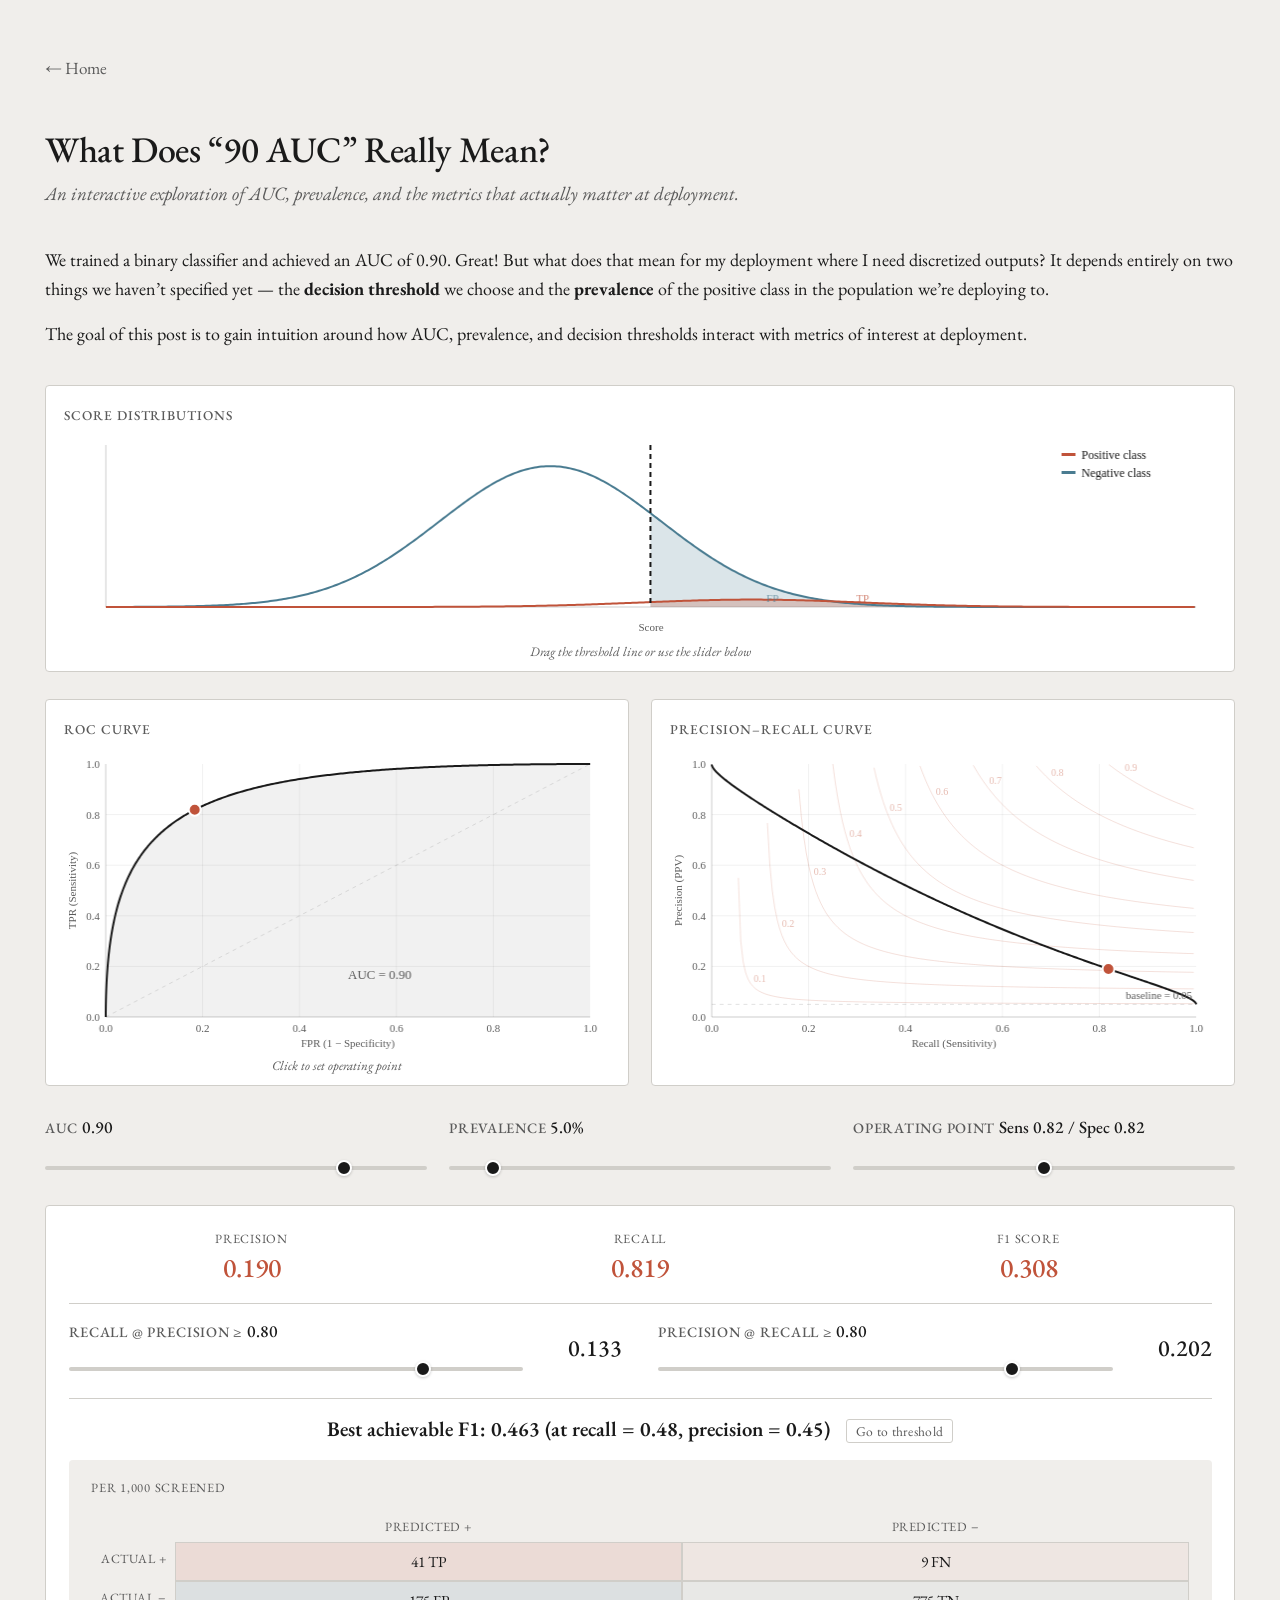
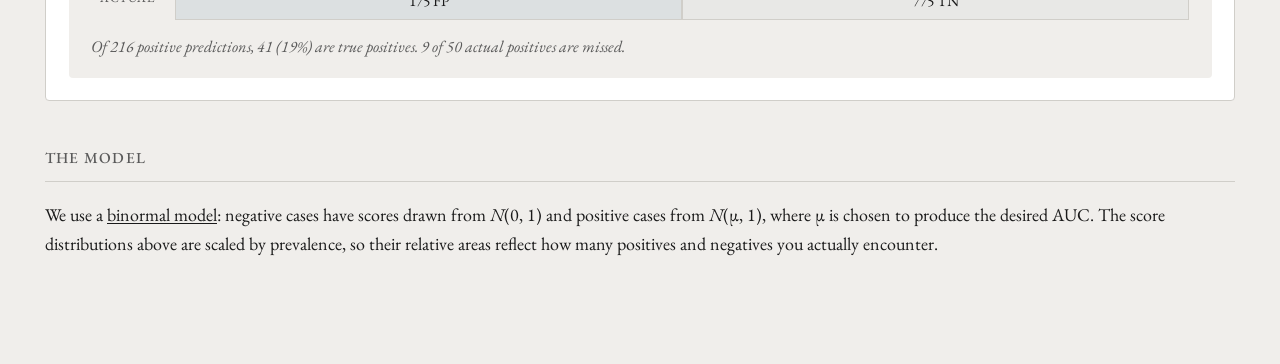
==== auc/index.html @ bf70af5a "upload auc post" ====
<!DOCTYPE html>
<html lang="en">
<head>
  <meta charset="UTF-8">
  <meta name="viewport" content="width=device-width, initial-scale=1.0">
  <title>What Does "90 AUC" Really Mean? — Michael Nercessian</title>
  <meta name="description" content="An interactive exploration of AUC, prevalence, precision, recall, and F1 — and why a single number never tells the whole story.">
  <link rel="icon" href="../favicon.svg" type="image/svg+xml">
  <link rel="preconnect" href="https://fonts.googleapis.com">
  <link rel="preconnect" href="https://fonts.gstatic.com" crossorigin>
  <link href="https://fonts.googleapis.com/css2?family=EB+Garamond:ital,wght@0,400;0,500;0,600;1,400;1,500&display=swap" rel="stylesheet">
  <style>
    :root {
      --bg: #f0eeeb;
      --text: #1a1a1a;
      --text-secondary: #5a5a5a;
      --link: #1a1a1a;
      --link-hover: #5a5a5a;
      --rule: #d0cec9;
      --pos-color: #c0533a;
      --neg-color: #4a7c91;
      --pos-light: rgba(192, 83, 58, 0.25);
      --neg-light: rgba(74, 124, 145, 0.25);
      --chart-bg: #ffffff;
    }
    * { margin: 0; padding: 0; box-sizing: border-box; }
    html { font-size: 18px; }
    body {
      font-family: 'EB Garamond', Georgia, serif;
      background: var(--bg);
      color: var(--text);
      line-height: 1.65;
      -webkit-font-smoothing: antialiased;
    }
    main {
      max-width: 1400px;
      margin: 0 auto;
      padding: 3rem 2.5rem 5rem;
    }
    nav { margin-bottom: 2.5rem; font-size: 0.95rem; }
    nav a { color: var(--text-secondary); text-decoration: none; }
    nav a:hover { color: var(--text); }
    h1 {
      font-size: 2rem;
      font-weight: 500;
      letter-spacing: -0.01em;
      line-height: 1.25;
      margin-bottom: 0.3rem;
    }
    .subtitle {
      color: var(--text-secondary);
      font-size: 1.05rem;
      font-style: italic;
      margin-bottom: 2rem;
    }
    article h2 {
      font-size: 0.85rem;
      font-weight: 500;
      text-transform: uppercase;
      letter-spacing: 0.08em;
      color: var(--text-secondary);
      margin-top: 2.5rem;
      margin-bottom: 1rem;
      padding-bottom: 0.5rem;
      border-bottom: 1px solid var(--rule);
    }
    article p { margin-bottom: 0.85rem; }
    a {
      color: var(--link);
      text-decoration-thickness: 1px;
      text-underline-offset: 2px;
      transition: color 0.15s ease;
    }
    a:hover { color: var(--link-hover); }

    /* Interactive section */
    .interactive-section {
      margin: 2rem 0;
    }
    .chart-wrapper {
      margin-bottom: 1.5rem;
    }
    .chart-row {
      display: grid;
      grid-template-columns: 1fr 1fr;
      gap: 1.25rem;
      margin-bottom: 1.5rem;
    }
    .chart-box {
      background: var(--chart-bg);
      border: 1px solid var(--rule);
      border-radius: 4px;
      padding: 1rem 1rem 0.5rem;
      overflow: hidden;
      min-width: 0;
    }
    .chart-box h3 {
      font-size: 0.75rem;
      font-weight: 500;
      text-transform: uppercase;
      letter-spacing: 0.07em;
      color: var(--text-secondary);
      margin-bottom: 0.5rem;
    }
    .chart-box canvas {
      display: block;
      max-width: 100%;
      cursor: crosshair;
    }
    .chart-box .chart-note {
      font-size: 0.72rem;
      color: var(--text-secondary);
      text-align: center;
      margin-top: 0.3rem;
      font-style: italic;
    }
    .chart-box.full-width {
      grid-column: 1 / -1;
    }

    /* Controls */
    .controls {
      display: grid;
      grid-template-columns: 1fr 1fr 1fr;
      gap: 1.25rem;
      margin-bottom: 1.5rem;
    }
    .slider-group label {
      display: block;
      font-size: 0.8rem;
      font-weight: 500;
      color: var(--text-secondary);
      text-transform: uppercase;
      letter-spacing: 0.05em;
      margin-bottom: 0.4rem;
    }
    .slider-group label span {
      color: var(--text);
      font-size: 0.95rem;
      text-transform: none;
      letter-spacing: 0;
      font-variant-numeric: tabular-nums;
    }
    input[type="range"] {
      -webkit-appearance: none;
      appearance: none;
      width: 100%;
      height: 4px;
      background: var(--rule);
      border-radius: 2px;
      outline: none;
    }
    input[type="range"]::-webkit-slider-thumb {
      -webkit-appearance: none;
      appearance: none;
      width: 16px;
      height: 16px;
      border-radius: 50%;
      background: var(--text);
      cursor: pointer;
      border: 2px solid var(--chart-bg);
      box-shadow: 0 1px 3px rgba(0,0,0,0.2);
    }
    input[type="range"]::-moz-range-thumb {
      width: 16px;
      height: 16px;
      border-radius: 50%;
      background: var(--text);
      cursor: pointer;
      border: 2px solid var(--chart-bg);
      box-shadow: 0 1px 3px rgba(0,0,0,0.2);
    }

    /* Metrics panel */
    .metrics-panel {
      background: var(--chart-bg);
      border: 1px solid var(--rule);
      border-radius: 4px;
      padding: 1.25rem;
      margin-bottom: 1.5rem;
    }
    .metrics-grid {
      display: grid;
      grid-template-columns: repeat(3, 1fr);
      gap: 0.75rem 1.25rem;
      margin-bottom: 0;
      padding-bottom: 1rem;
    }
    .metric {
      text-align: center;
    }
    .metric .metric-label {
      font-size: 0.7rem;
      text-transform: uppercase;
      letter-spacing: 0.06em;
      color: var(--text-secondary);
    }
    .metric .metric-value {
      font-size: 1.5rem;
      font-weight: 500;
      font-variant-numeric: tabular-nums;
      line-height: 1.3;
    }
    .metric .metric-value.highlight {
      color: var(--pos-color);
    }
    .at-metrics {
      display: grid;
      grid-template-columns: 1fr 1fr;
      gap: 0.75rem 2rem;
      padding: 0.75rem 0;
      border-top: 1px solid var(--rule);
      margin-bottom: 0.25rem;
    }
    .at-metric-row {
      display: flex;
      align-items: center;
      gap: 1rem;
    }
    .at-metric-row .at-slider { flex: 1; }
    .at-metric-row .at-slider label {
      margin-bottom: 0.25rem;
    }
    .at-metric-row .metric {
      min-width: 4.5rem;
      text-align: right;
    }
    .at-metric-row .metric .metric-value {
      font-size: 1.3rem;
    }
    .f1-range {
      display: flex;
      align-items: baseline;
      justify-content: center;
      gap: 0.5rem;
      flex-wrap: wrap;
      font-size: 1.05rem;
      color: var(--text-secondary);
      padding-top: 0.75rem;
      border-top: 1px solid var(--rule);
      margin-bottom: 0.75rem;
    }
    .f1-range .f1-text { white-space: nowrap; }
    .f1-range span { color: var(--text); font-weight: 600; font-size: 1.15rem; }
    .f1-range .go-btn {
      display: inline-block;
      margin-left: 0.4rem;
      padding: 0.1rem 0.5rem;
      font-family: inherit;
      font-size: 0.75rem;
      letter-spacing: 0.02em;
      color: var(--text-secondary);
      background: transparent;
      border: 1px solid var(--rule);
      border-radius: 3px;
      cursor: pointer;
      vertical-align: middle;
      transition: all 0.15s ease;
    }
    .f1-range .go-btn:hover { color: var(--text); border-color: var(--text-secondary); }

    /* Confusion matrix / natural language */
    .summary-box {
      background: var(--bg);
      border-radius: 4px;
      padding: 1rem 1.25rem;
      font-size: 0.9rem;
      line-height: 1.6;
    }
    .summary-box .summary-title {
      font-size: 0.7rem;
      text-transform: uppercase;
      letter-spacing: 0.06em;
      color: var(--text-secondary);
      margin-bottom: 0.4rem;
    }
    .summary-box .cm-grid {
      display: grid;
      grid-template-columns: auto 1fr 1fr;
      gap: 0;
      margin: 0.75rem 0;
      font-size: 0.85rem;
      font-variant-numeric: tabular-nums;
    }
    .cm-grid .cm-cell {
      padding: 0.35rem 0.75rem;
      text-align: center;
      border: 1px solid var(--rule);
    }
    .cm-grid .cm-header {
      font-size: 0.7rem;
      text-transform: uppercase;
      letter-spacing: 0.04em;
      color: var(--text-secondary);
      padding: 0.3rem 0.5rem;
      background: transparent;
      border: none;
      text-align: center;
    }
    .cm-grid .cm-row-header {
      font-size: 0.7rem;
      text-transform: uppercase;
      letter-spacing: 0.04em;
      color: var(--text-secondary);
      padding: 0.35rem 0.5rem;
      background: transparent;
      border: none;
      text-align: right;
    }
    .cm-cell.tp { background: rgba(192, 83, 58, 0.12); }
    .cm-cell.fn { background: rgba(192, 83, 58, 0.05); }
    .cm-cell.fp { background: rgba(74, 124, 145, 0.12); }
    .cm-cell.tn { background: rgba(74, 124, 145, 0.05); }
    .summary-punchline {
      margin-top: 0.5rem;
      font-style: italic;
      color: var(--text-secondary);
    }

    footer {
      margin-top: 3rem;
    }
    footer hr {
      border: none;
      border-top: 1px solid var(--rule);
      margin-bottom: 1rem;
    }
    footer .links {
      color: var(--text-secondary);
      font-size: 0.95rem;
    }
    .sep {
      color: var(--text-secondary);
      margin: 0 0.35rem;
    }

    @media (max-width: 700px) {
      html { font-size: 16px; }
      main { padding: 2.5rem 1.25rem 4rem; }
      .chart-row { grid-template-columns: 1fr; }
      .controls { grid-template-columns: 1fr; gap: 1rem; }
      .metrics-grid { grid-template-columns: repeat(2, 1fr); }
      .at-metrics { grid-template-columns: 1fr; }
    }
  </style>
</head>
<body>
  <main>
    <nav><a href="../index.html">← Home</a></nav>

    <article>
      <h1>What Does &ldquo;90 AUC&rdquo; Really Mean?</h1>
      <p class="subtitle">An interactive exploration of AUC, prevalence, and the metrics that actually matter at deployment.</p>

      <p>
        We trained a binary classifier and achieved an AUC of 0.90. Great! But what does that mean for my deployment where I need discretized outputs? It depends entirely on two things we haven&rsquo;t specified yet &mdash; the <strong>decision threshold</strong> we choose and the <strong>prevalence</strong> of the positive class in the population we&rsquo;re deploying to.
      </p>
      <p>
        The goal of this post is to gain intuition around how AUC, prevalence, and decision thresholds interact with metrics of interest at deployment.
      </p>

      <div class="interactive-section">
        <div class="chart-row">
          <div class="chart-box full-width">
            <h3>Score Distributions</h3>
            <canvas id="dist-canvas" data-height="200"></canvas>
            <div class="chart-note">Drag the threshold line or use the slider below</div>
          </div>
        </div>
        <div class="chart-row">
          <div class="chart-box">
            <h3>ROC Curve</h3>
            <canvas id="roc-canvas" data-height="300"></canvas>
            <div class="chart-note">Click to set operating point</div>
          </div>
          <div class="chart-box">
            <h3>Precision–Recall Curve</h3>
            <canvas id="prc-canvas" data-height="300"></canvas>
          </div>
        </div>

        <div class="controls">
          <div class="slider-group">
            <label>AUC <span id="auc-val">0.90</span></label>
            <input type="range" id="auc-slider" min="55" max="99" value="90" step="1">
          </div>
          <div class="slider-group">
            <label>Prevalence <span id="prev-val">5.0%</span></label>
            <input type="range" id="prev-slider" min="1" max="500" value="50" step="1">
          </div>
          <div class="slider-group">
            <label>Operating Point <span id="thresh-val"></span></label>
            <input type="range" id="thresh-slider" min="0" max="999" value="500" step="1">
          </div>
        </div>

        <div class="metrics-panel">
          <div class="metrics-grid">
            <div class="metric">
              <div class="metric-label">Precision</div>
              <div class="metric-value highlight" id="m-prec">—</div>
            </div>
            <div class="metric">
              <div class="metric-label">Recall</div>
              <div class="metric-value highlight" id="m-sens">—</div>
            </div>
            <div class="metric">
              <div class="metric-label">F1 Score</div>
              <div class="metric-value highlight" id="m-f1">—</div>
            </div>
          </div>
          <div class="at-metrics">
            <div class="at-metric-row">
              <div class="slider-group at-slider">
                <label>Recall @ Precision &ge; <span id="rap-threshold-val">0.80</span></label>
                <input type="range" id="rap-slider" min="5" max="100" value="80" step="5">
              </div>
              <div class="metric">
                <div class="metric-value" id="m-rap">—</div>
              </div>
            </div>
            <div class="at-metric-row">
              <div class="slider-group at-slider">
                <label>Precision @ Recall &ge; <span id="par-threshold-val">0.80</span></label>
                <input type="range" id="par-slider" min="5" max="100" value="80" step="5">
              </div>
              <div class="metric">
                <div class="metric-value" id="m-par">—</div>
              </div>
            </div>
          </div>
          <div class="f1-range" id="f1-range"></div>
          <div class="summary-box">
            <div class="summary-title">Per 1,000 Screened</div>
            <div class="cm-grid">
              <div class="cm-header"></div>
              <div class="cm-header">Predicted +</div>
              <div class="cm-header">Predicted −</div>
              <div class="cm-row-header">Actual +</div>
              <div class="cm-cell tp" id="cm-tp">—</div>
              <div class="cm-cell fn" id="cm-fn">—</div>
              <div class="cm-row-header">Actual −</div>
              <div class="cm-cell fp" id="cm-fp">—</div>
              <div class="cm-cell tn" id="cm-tn">—</div>
            </div>
            <div class="summary-punchline" id="summary-text"></div>
          </div>
        </div>
      </div>

      <h2>The Model</h2>
      <p>
        We use a <a href="https://en.wikipedia.org/wiki/Binormal_model" target="_blank" rel="noopener noreferrer">binormal model</a>: negative cases have scores drawn from <var>N</var>(0, 1) and positive cases from <var>N</var>(&mu;, 1), where &mu; is chosen to produce the desired AUC. The score distributions above are scaled by prevalence, so their relative areas reflect how many positives and negatives you actually encounter.
      </p>

    </article>
  </main>

<script>
(function() {
  'use strict';

  // ── State ──────────────────────────────────────────────
  const N = 1000;
  const state = { auc: 0.90, prevalence: 0.05, idx: 500 };
  let curveData = [];

  // ── Math utilities ─────────────────────────────────────
  function normalCDF(x) {
    const a1 = 0.254829592, a2 = -0.284496736, a3 = 1.421413741;
    const a4 = -1.453152027, a5 = 1.061405429, p = 0.3275911;
    const sign = x < 0 ? -1 : 1;
    const ax = Math.abs(x) / Math.SQRT2;
    const t = 1.0 / (1.0 + p * ax);
    const y = 1 - (((((a5 * t + a4) * t) + a3) * t + a2) * t + a1) * t * Math.exp(-ax * ax);
    return 0.5 * (1.0 + sign * y);
  }

  function normalPDF(x) {
    return Math.exp(-0.5 * x * x) / Math.sqrt(2 * Math.PI);
  }

  function normalInvCDF(p) {
    if (p <= 0) return -Infinity;
    if (p >= 1) return Infinity;
    const a = [-3.969683028665376e+01,2.209460984245205e+02,-2.759285104469687e+02,
               1.383577518672690e+02,-3.066479806614716e+01,2.506628277459239e+00];
    const b = [-5.447609879822406e+01,1.615858368580409e+02,-1.556989798598866e+02,
               6.680131188771972e+01,-1.328068155288572e+01];
    const c = [-7.784894002430293e-03,-3.223964580411365e-01,-2.400758277161838e+00,
               -2.549732539343734e+00,4.374664141464968e+00,2.938163982698783e+00];
    const d = [7.784695709041462e-03,3.224671290700398e-01,2.445134137142996e+00,3.754408661907416e+00];
    const pLow = 0.02425, pHigh = 1 - pLow;
    let q, r;
    if (p < pLow) {
      q = Math.sqrt(-2 * Math.log(p));
      return (((((c[0]*q+c[1])*q+c[2])*q+c[3])*q+c[4])*q+c[5]) / ((((d[0]*q+d[1])*q+d[2])*q+d[3])*q+1);
    } else if (p <= pHigh) {
      q = p - 0.5; r = q * q;
      return (((((a[0]*r+a[1])*r+a[2])*r+a[3])*r+a[4])*r+a[5])*q / (((((b[0]*r+b[1])*r+b[2])*r+b[3])*r+b[4])*r+1);
    } else {
      q = Math.sqrt(-2 * Math.log(1 - p));
      return -(((((c[0]*q+c[1])*q+c[2])*q+c[3])*q+c[4])*q+c[5]) / ((((d[0]*q+d[1])*q+d[2])*q+d[3])*q+1);
    }
  }

  function aucToMu(auc) {
    return Math.SQRT2 * normalInvCDF(auc);
  }

  // ── Curve generation ───────────────────────────────────
  function generateCurve() {
    const mu = aucToMu(state.auc);
    const tMin = -4, tMax = mu + 4;
    curveData = [];
    for (let i = 0; i < N; i++) {
      const t = tMax - (i / (N - 1)) * (tMax - tMin);
      const fpr = 1 - normalCDF(t);
      const tpr = 1 - normalCDF(t - mu);
      curveData.push({ t, fpr, tpr });
    }
  }

  // ── Metric computation ─────────────────────────────────
  function getMetrics(idx, prev) {
    const pt = curveData[idx];
    const tpr = pt.tpr, fpr = pt.fpr;
    const spec = 1 - fpr;
    const precNum = tpr * prev;
    const precDen = precNum + fpr * (1 - prev);
    const prec = precDen > 0 ? precNum / precDen : 1;
    const f1 = (prec + tpr) > 0 ? 2 * prec * tpr / (prec + tpr) : 0;
    const npvNum = spec * (1 - prev);
    const npvDen = npvNum + (1 - tpr) * prev;
    const npv = npvDen > 0 ? npvNum / npvDen : 1;
    const acc = tpr * prev + spec * (1 - prev);
    return { tpr, fpr, spec, prec, f1, npv, acc };
  }

  function findBestF1(prev) {
    let bestF1 = 0, bestIdx = 0;
    for (let i = 0; i < N; i++) {
      const m = getMetrics(i, prev);
      if (m.f1 > bestF1) { bestF1 = m.f1; bestIdx = i; }
    }
    return { f1: bestF1, idx: bestIdx };
  }

  // ── Canvas setup ───────────────────────────────────────
  function initCanvas(canvas) {
    const dpr = window.devicePixelRatio || 1;
    canvas.style.width = '0';
    const w = canvas.parentElement.clientWidth - 32;
    const h = parseInt(canvas.dataset.height) || 300;
    canvas.style.width = w + 'px';
    canvas.style.height = h + 'px';
    canvas.width = w * dpr;
    canvas.height = h * dpr;
    const ctx = canvas.getContext('2d');
    ctx.scale(dpr, dpr);
    return { ctx, w, h };
  }

  const pad = { top: 15, right: 20, bottom: 32, left: 42 };

  function plotX(val, w) { return pad.left + val * (w - pad.left - pad.right); }
  function plotY(val, h) { return pad.top + (1 - val) * (h - pad.top - pad.bottom); }
  function invPlotX(px, w) { return (px - pad.left) / (w - pad.left - pad.right); }
  function invPlotY(py, h) { return 1 - (py - pad.top) / (h - pad.top - pad.bottom); }

  function drawGrid(ctx, w, h, xLabel, yLabel) {
    const pw = w - pad.left - pad.right;
    const ph = h - pad.top - pad.bottom;
    ctx.strokeStyle = 'rgba(0,0,0,0.06)';
    ctx.lineWidth = 1;
    for (let v = 0.2; v <= 0.81; v += 0.2) {
      ctx.beginPath();
      ctx.moveTo(plotX(v, w), pad.top);
      ctx.lineTo(plotX(v, w), h - pad.bottom);
      ctx.stroke();
      ctx.beginPath();
      ctx.moveTo(pad.left, plotY(v, h));
      ctx.lineTo(w - pad.right, plotY(v, h));
      ctx.stroke();
    }
    // Axes
    ctx.strokeStyle = 'rgba(0,0,0,0.2)';
    ctx.lineWidth = 1;
    ctx.beginPath();
    ctx.moveTo(pad.left, pad.top);
    ctx.lineTo(pad.left, h - pad.bottom);
    ctx.lineTo(w - pad.right, h - pad.bottom);
    ctx.stroke();
    // Labels
    ctx.fillStyle = '#5a5a5a';
    ctx.font = '11px "EB Garamond", Georgia, serif';
    ctx.textAlign = 'center';
    for (let v = 0; v <= 1.01; v += 0.2) {
      ctx.fillText(v.toFixed(1), plotX(v, w), h - pad.bottom + 15);
    }
    ctx.textAlign = 'right';
    for (let v = 0; v <= 1.01; v += 0.2) {
      ctx.fillText(v.toFixed(1), pad.left - 6, plotY(v, h) + 4);
    }
    ctx.textAlign = 'center';
    ctx.fillText(xLabel, pad.left + pw / 2, h - 2);
    ctx.save();
    ctx.translate(12, pad.top + ph / 2);
    ctx.rotate(-Math.PI / 2);
    ctx.fillText(yLabel, 0, 0);
    ctx.restore();
  }

  // ── Draw score distributions ───────────────────────────
  function drawDistributions() {
    const canvas = document.getElementById('dist-canvas');
    const { ctx, w, h } = initCanvas(canvas);
    ctx.clearRect(0, 0, w, h);

    const mu = aucToMu(state.auc);
    const prev = state.prevalence;
    const threshold = curveData[state.idx].t;

    const xMin = -4, xMax = mu + 4;
    const dPad = { top: 10, right: 20, bottom: 28, left: 42 };
    const pw = w - dPad.left - dPad.right;
    const ph = h - dPad.top - dPad.bottom;

    function toX(v) { return dPad.left + (v - xMin) / (xMax - xMin) * pw; }
    function toY(v) { return dPad.top + ph - v / yMax * ph; }
    function fromX(px) { return xMin + (px - dPad.left) / pw * (xMax - xMin); }

    // Compute max y for scaling
    let yMax = 0;
    for (let x = xMin; x <= xMax; x += 0.01) {
      const yNeg = normalPDF(x) * (1 - prev);
      const yPos = normalPDF(x - mu) * prev;
      yMax = Math.max(yMax, yNeg, yPos);
    }
    yMax *= 1.15;

    // Axes
    ctx.strokeStyle = 'rgba(0,0,0,0.2)';
    ctx.lineWidth = 1;
    ctx.beginPath();
    ctx.moveTo(dPad.left, dPad.top);
    ctx.lineTo(dPad.left, h - dPad.bottom);
    ctx.lineTo(w - dPad.right, h - dPad.bottom);
    ctx.stroke();

    ctx.fillStyle = '#5a5a5a';
    ctx.font = '11px "EB Garamond", Georgia, serif';
    ctx.textAlign = 'center';
    ctx.fillText('Score', dPad.left + pw / 2, h - 4);

    const step = 0.02;

    // FP fill (negative dist, above threshold)
    ctx.fillStyle = 'rgba(74, 124, 145, 0.2)';
    ctx.beginPath();
    ctx.moveTo(toX(Math.max(threshold, xMin)), toY(0));
    for (let x = Math.max(threshold, xMin); x <= xMax; x += step) {
      ctx.lineTo(toX(x), toY(normalPDF(x) * (1 - prev)));
    }
    ctx.lineTo(toX(xMax), toY(0));
    ctx.closePath();
    ctx.fill();

    // TP fill (positive dist, above threshold)
    ctx.fillStyle = 'rgba(192, 83, 58, 0.25)';
    ctx.beginPath();
    ctx.moveTo(toX(Math.max(threshold, xMin)), toY(0));
    for (let x = Math.max(threshold, xMin); x <= xMax; x += step) {
      ctx.lineTo(toX(x), toY(normalPDF(x - mu) * prev));
    }
    ctx.lineTo(toX(xMax), toY(0));
    ctx.closePath();
    ctx.fill();

    // Negative dist curve
    ctx.strokeStyle = '#4a7c91';
    ctx.lineWidth = 2;
    ctx.beginPath();
    for (let x = xMin; x <= xMax; x += step) {
      const px = toX(x), py = toY(normalPDF(x) * (1 - prev));
      x === xMin ? ctx.moveTo(px, py) : ctx.lineTo(px, py);
    }
    ctx.stroke();

    // Positive dist curve
    ctx.strokeStyle = '#c0533a';
    ctx.lineWidth = 2;
    ctx.beginPath();
    for (let x = xMin; x <= xMax; x += step) {
      const px = toX(x), py = toY(normalPDF(x - mu) * prev);
      x === xMin ? ctx.moveTo(px, py) : ctx.lineTo(px, py);
    }
    ctx.stroke();

    // Threshold line
    const tx = toX(threshold);
    ctx.strokeStyle = '#1a1a1a';
    ctx.lineWidth = 2;
    ctx.setLineDash([5, 4]);
    ctx.beginPath();
    ctx.moveTo(tx, dPad.top);
    ctx.lineTo(tx, h - dPad.bottom);
    ctx.stroke();
    ctx.setLineDash([]);

    // Legend
    ctx.font = '12px "EB Garamond", Georgia, serif';
    ctx.textAlign = 'left';
    const lx = w - dPad.right - 135, ly = dPad.top + 14;
    ctx.fillStyle = '#c0533a';
    ctx.fillRect(lx, ly - 6, 14, 3);
    ctx.fillStyle = '#1a1a1a';
    ctx.fillText('Positive class', lx + 20, ly);
    ctx.fillStyle = '#4a7c91';
    ctx.fillRect(lx, ly + 12, 14, 3);
    ctx.fillStyle = '#1a1a1a';
    ctx.fillText('Negative class', lx + 20, ly + 18);

    // Region labels
    ctx.font = '11px "EB Garamond", Georgia, serif';
    ctx.textAlign = 'center';
    ctx.fillStyle = 'rgba(192, 83, 58, 0.7)';
    const tpLabelX = toX(Math.min(threshold + (xMax - threshold) * 0.5, mu + 1));
    if (tpLabelX > tx + 15) ctx.fillText('TP', tpLabelX, h - dPad.bottom - 5);
    ctx.fillStyle = 'rgba(74, 124, 145, 0.7)';
    const fpLabelX = toX(Math.min(threshold + (xMax - threshold) * 0.35, 2));
    if (fpLabelX > tx + 15 && Math.abs(fpLabelX - tpLabelX) > 25) ctx.fillText('FP', fpLabelX, h - dPad.bottom - 5);

    // Store for interaction
    canvas._distMeta = { fromX, toX, xMin, xMax, dPad };
  }

  // ── Draw ROC curve ─────────────────────────────────────
  function drawROC() {
    const canvas = document.getElementById('roc-canvas');
    const { ctx, w, h } = initCanvas(canvas);
    ctx.clearRect(0, 0, w, h);

    drawGrid(ctx, w, h, 'FPR (1 − Specificity)', 'TPR (Sensitivity)');

    // Diagonal
    ctx.strokeStyle = 'rgba(0,0,0,0.12)';
    ctx.lineWidth = 1;
    ctx.setLineDash([4, 4]);
    ctx.beginPath();
    ctx.moveTo(plotX(0, w), plotY(0, h));
    ctx.lineTo(plotX(1, w), plotY(1, h));
    ctx.stroke();
    ctx.setLineDash([]);

    // AUC fill
    ctx.fillStyle = 'rgba(26, 26, 26, 0.06)';
    ctx.beginPath();
    ctx.moveTo(plotX(curveData[0].fpr, w), plotY(curveData[0].tpr, h));
    for (let i = 1; i < N; i++) {
      ctx.lineTo(plotX(curveData[i].fpr, w), plotY(curveData[i].tpr, h));
    }
    ctx.lineTo(plotX(1, w), plotY(0, h));
    ctx.lineTo(plotX(0, w), plotY(0, h));
    ctx.closePath();
    ctx.fill();

    // Curve
    ctx.strokeStyle = '#1a1a1a';
    ctx.lineWidth = 2;
    ctx.beginPath();
    ctx.moveTo(plotX(curveData[0].fpr, w), plotY(curveData[0].tpr, h));
    for (let i = 1; i < N; i++) {
      ctx.lineTo(plotX(curveData[i].fpr, w), plotY(curveData[i].tpr, h));
    }
    ctx.stroke();

    // AUC label
    ctx.fillStyle = '#5a5a5a';
    ctx.font = '13px "EB Garamond", Georgia, serif';
    ctx.textAlign = 'left';
    ctx.fillText('AUC = ' + state.auc.toFixed(2), plotX(0.5, w), plotY(0.15, h));

    // Operating point
    const pt = curveData[state.idx];
    ctx.fillStyle = '#c0533a';
    ctx.beginPath();
    ctx.arc(plotX(pt.fpr, w), plotY(pt.tpr, h), 6, 0, Math.PI * 2);
    ctx.fill();
    ctx.strokeStyle = '#fff';
    ctx.lineWidth = 2;
    ctx.stroke();


    canvas._chartMeta = { w, h };
  }

  // ── Draw PRC curve ─────────────────────────────────────
  function drawPRC() {
    const canvas = document.getElementById('prc-canvas');
    const { ctx, w, h } = initCanvas(canvas);
    ctx.clearRect(0, 0, w, h);

    drawGrid(ctx, w, h, 'Recall (Sensitivity)', 'Precision (PPV)');

    const prev = state.prevalence;

    // Baseline (prevalence line)
    ctx.strokeStyle = 'rgba(0,0,0,0.12)';
    ctx.lineWidth = 1;
    ctx.setLineDash([4, 4]);
    ctx.beginPath();
    ctx.moveTo(plotX(0, w), plotY(prev, h));
    ctx.lineTo(plotX(1, w), plotY(prev, h));
    ctx.stroke();
    ctx.setLineDash([]);

    // F1 contour lines
    const f1Vals = [0.1, 0.2, 0.3, 0.4, 0.5, 0.6, 0.7, 0.8, 0.9];
    ctx.lineWidth = 1;
    ctx.font = '10px "EB Garamond", Georgia, serif';
    ctx.textAlign = 'left';
    for (const f1 of f1Vals) {
      ctx.strokeStyle = 'rgba(192, 83, 58, 0.18)';
      ctx.beginPath();
      let contourStarted = false;
      for (let r = 0.01; r <= 1.0; r += 0.005) {
        const p = (f1 * r) / (2 * r - f1);
        if (p < 0 || p > 1) continue;
        const px = plotX(r, w), py = plotY(p, h);
        if (!contourStarted) { ctx.moveTo(px, py); contourStarted = true; }
        else ctx.lineTo(px, py);
      }
      ctx.stroke();
      // Label at the right edge of each contour
      const rAtTop = f1 / (2 - f1); // recall where precision = 1
      const labelR = Math.min(rAtTop + 0.03, 0.95);
      const labelP = (f1 * labelR) / (2 * labelR - f1);
      if (labelP > 0.05 && labelP < 0.98) {
        ctx.fillStyle = 'rgba(192, 83, 58, 0.4)';
        ctx.fillText(f1.toFixed(1), plotX(labelR, w) + 2, plotY(labelP, h) - 3);
      }
    }

    // PRC curve
    let started = false;
    ctx.strokeStyle = '#1a1a1a';
    ctx.lineWidth = 2;
    ctx.beginPath();
    started = false;
    for (let i = N - 1; i >= 0; i--) {
      const m = getMetrics(i, prev);
      if (m.tpr < 0.001 && !started) continue;
      const px = plotX(m.tpr, w), py = plotY(m.prec, h);
      if (!started) { ctx.moveTo(px, py); started = true; }
      else ctx.lineTo(px, py);
    }
    ctx.stroke();

    // Baseline label
    ctx.fillStyle = '#5a5a5a';
    ctx.font = '11px "EB Garamond", Georgia, serif';
    ctx.textAlign = 'right';
    ctx.fillText('baseline = ' + prev.toFixed(2), w - pad.right - 4, plotY(prev, h) - 5);

    // Operating point
    const m = getMetrics(state.idx, prev);
    ctx.fillStyle = '#c0533a';
    ctx.beginPath();
    ctx.arc(plotX(m.tpr, w), plotY(m.prec, h), 6, 0, Math.PI * 2);
    ctx.fill();
    ctx.strokeStyle = '#fff';
    ctx.lineWidth = 2;
    ctx.stroke();

    canvas._chartMeta = { w, h };
  }

  // ── Update metrics display ─────────────────────────────
  function findRecallAtPrecision(precThresh, prev) {
    let bestRecall = 0;
    for (let i = 0; i < N; i++) {
      const m = getMetrics(i, prev);
      if (m.prec >= precThresh && m.tpr > bestRecall) bestRecall = m.tpr;
    }
    return bestRecall;
  }

  function findPrecisionAtRecall(recallThresh, prev) {
    let bestPrec = 0;
    for (let i = 0; i < N; i++) {
      const m = getMetrics(i, prev);
      if (m.tpr >= recallThresh && m.prec > bestPrec) bestPrec = m.prec;
    }
    return bestPrec;
  }

  function updateMetrics() {
    const m = getMetrics(state.idx, state.prevalence);
    document.getElementById('m-sens').textContent = m.tpr.toFixed(3);
    document.getElementById('m-prec').textContent = m.prec.toFixed(3);
    document.getElementById('m-f1').textContent = m.f1.toFixed(3);

    // Recall@Precision and Precision@Recall
    const rapThresh = parseInt(document.getElementById('rap-slider').value) / 100;
    const parThresh = parseInt(document.getElementById('par-slider').value) / 100;
    document.getElementById('rap-threshold-val').textContent = rapThresh.toFixed(2);
    document.getElementById('par-threshold-val').textContent = parThresh.toFixed(2);

    const rap = findRecallAtPrecision(rapThresh, state.prevalence);
    const par = findPrecisionAtRecall(parThresh, state.prevalence);
    document.getElementById('m-rap').textContent = rap > 0 ? rap.toFixed(3) : 'N/A';
    document.getElementById('m-par').textContent = par > 0 ? par.toFixed(3) : 'N/A';

    const best = findBestF1(state.prevalence);
    const bestM = getMetrics(best.idx, state.prevalence);
    const f1El = document.getElementById('f1-range');
    f1El.innerHTML =
      '<span class="f1-text">Best achievable F1: <span>' + best.f1.toFixed(3) + '</span> ' +
      '(at recall = ' + bestM.tpr.toFixed(2) + ', precision = ' + bestM.prec.toFixed(2) + ')</span>' +
      '<button class="go-btn" id="go-best-f1">Go to threshold</button>';
    document.getElementById('go-best-f1').addEventListener('click', function() {
      state.idx = best.idx;
      document.getElementById('thresh-slider').value = best.idx;
      updateAll();
    });

    // Confusion matrix per 1000
    const nPop = 1000;
    const nPos = Math.round(nPop * state.prevalence);
    const nNeg = nPop - nPos;
    const tp = Math.round(nPos * m.tpr);
    const fn = nPos - tp;
    const fp = Math.round(nNeg * m.fpr);
    const tn = nNeg - fp;
    document.getElementById('cm-tp').textContent = tp + ' TP';
    document.getElementById('cm-fn').textContent = fn + ' FN';
    document.getElementById('cm-fp').textContent = fp + ' FP';
    document.getElementById('cm-tn').textContent = tn + ' TN';

    const totalPos = tp + fp;
    let punchline;
    if (totalPos === 0) {
      punchline = 'No positive predictions at this threshold.';
    } else {
      const pctCorrect = Math.round(tp / totalPos * 100);
      punchline = 'Of ' + totalPos + ' positive prediction' + (totalPos > 1 ? 's' : '') +
        ', ' + tp + ' (' + pctCorrect + '%) are true positives. ' +
        fn + ' of ' + nPos + ' actual positive' + (nPos > 1 ? 's' : '') + ' are missed.';
    }
    document.getElementById('summary-text').textContent = punchline;
  }

  // ── Slider labels ──────────────────────────────────────
  function updateLabels() {
    document.getElementById('auc-val').textContent = state.auc.toFixed(2);
    document.getElementById('prev-val').textContent = (state.prevalence * 100).toFixed(1) + '%';
    const m = getMetrics(state.idx, state.prevalence);
    document.getElementById('thresh-val').textContent =
      'Sens ' + m.tpr.toFixed(2) + ' / Spec ' + m.spec.toFixed(2);
  }

  // ── Master update ──────────────────────────────────────
  function updateAll() {
    drawDistributions();
    drawROC();
    drawPRC();
    updateMetrics();
    updateLabels();
  }

  // ── Slider wiring ──────────────────────────────────────
  const aucSlider = document.getElementById('auc-slider');
  const prevSlider = document.getElementById('prev-slider');
  const threshSlider = document.getElementById('thresh-slider');

  aucSlider.addEventListener('input', function() {
    state.auc = parseInt(this.value) / 100;
    generateCurve();
    updateAll();
  });

  prevSlider.addEventListener('input', function() {
    state.prevalence = parseInt(this.value) / 1000;
    updateAll();
  });

  threshSlider.addEventListener('input', function() {
    state.idx = parseInt(this.value);
    updateAll();
  });

  document.getElementById('rap-slider').addEventListener('input', function() {
    updateMetrics();
  });

  document.getElementById('par-slider').addEventListener('input', function() {
    updateMetrics();
  });

  // ── Canvas interactions (click to set operating point) ─
  function setupROCInteraction() {
    const canvas = document.getElementById('roc-canvas');
    let dragging = false;

    function setFromMouse(e) {
      const rect = canvas.getBoundingClientRect();
      const mx = e.clientX - rect.left;
      const my = e.clientY - rect.top;
      const meta = canvas._chartMeta;
      if (!meta) return;
      const fx = invPlotX(mx, meta.w);
      const fy = invPlotY(my, meta.h);
      let bestDist = Infinity, bestIdx = 0;
      for (let i = 0; i < N; i++) {
        const dx = curveData[i].fpr - fx;
        const dy = curveData[i].tpr - fy;
        const d = dx * dx + dy * dy;
        if (d < bestDist) { bestDist = d; bestIdx = i; }
      }
      state.idx = bestIdx;
      threshSlider.value = bestIdx;
      updateAll();
    }

    canvas.addEventListener('mousedown', function(e) { dragging = true; setFromMouse(e); });
    canvas.addEventListener('mousemove', function(e) { if (dragging) setFromMouse(e); });
    window.addEventListener('mouseup', function() { dragging = false; });

  }

  function setupPRCInteraction() {
    const canvas = document.getElementById('prc-canvas');
    let dragging = false;

    function setFromMouse(e) {
      const rect = canvas.getBoundingClientRect();
      const mx = e.clientX - rect.left;
      const meta = canvas._chartMeta;
      if (!meta) return;
      const targetRecall = invPlotX(mx, meta.w);
      let bestDist = Infinity, bestIdx = 0;
      for (let i = 0; i < N; i++) {
        const d = Math.abs(curveData[i].tpr - targetRecall);
        if (d < bestDist) { bestDist = d; bestIdx = i; }
      }
      state.idx = bestIdx;
      threshSlider.value = bestIdx;
      updateAll();
    }

    canvas.addEventListener('mousedown', function(e) { dragging = true; setFromMouse(e); });
    canvas.addEventListener('mousemove', function(e) { if (dragging) setFromMouse(e); });
    window.addEventListener('mouseup', function() { dragging = false; });

  }

  function setupDistInteraction() {
    const canvas = document.getElementById('dist-canvas');
    let dragging = false;

    function setFromMouse(e) {
      const rect = canvas.getBoundingClientRect();
      const mx = e.clientX - rect.left;
      const meta = canvas._distMeta;
      if (!meta) return;
      const scoreVal = meta.fromX(mx);
      let bestDist = Infinity, bestIdx = 0;
      for (let i = 0; i < N; i++) {
        const d = Math.abs(curveData[i].t - scoreVal);
        if (d < bestDist) { bestDist = d; bestIdx = i; }
      }
      state.idx = bestIdx;
      threshSlider.value = bestIdx;
      updateAll();
    }

    canvas.addEventListener('mousedown', function(e) { dragging = true; setFromMouse(e); });
    canvas.addEventListener('mousemove', function(e) { if (dragging) setFromMouse(e); });
    window.addEventListener('mouseup', function() { dragging = false; });

  }

  // ── Resize handling ────────────────────────────────────
  let resizeTimer;
  window.addEventListener('resize', function() {
    clearTimeout(resizeTimer);
    resizeTimer = setTimeout(updateAll, 100);
  });

  // ── Initialize ─────────────────────────────────────────
  generateCurve();
  updateAll();
  setupROCInteraction();
  setupPRCInteraction();
  setupDistInteraction();

})();
</script>
</body>
</html>
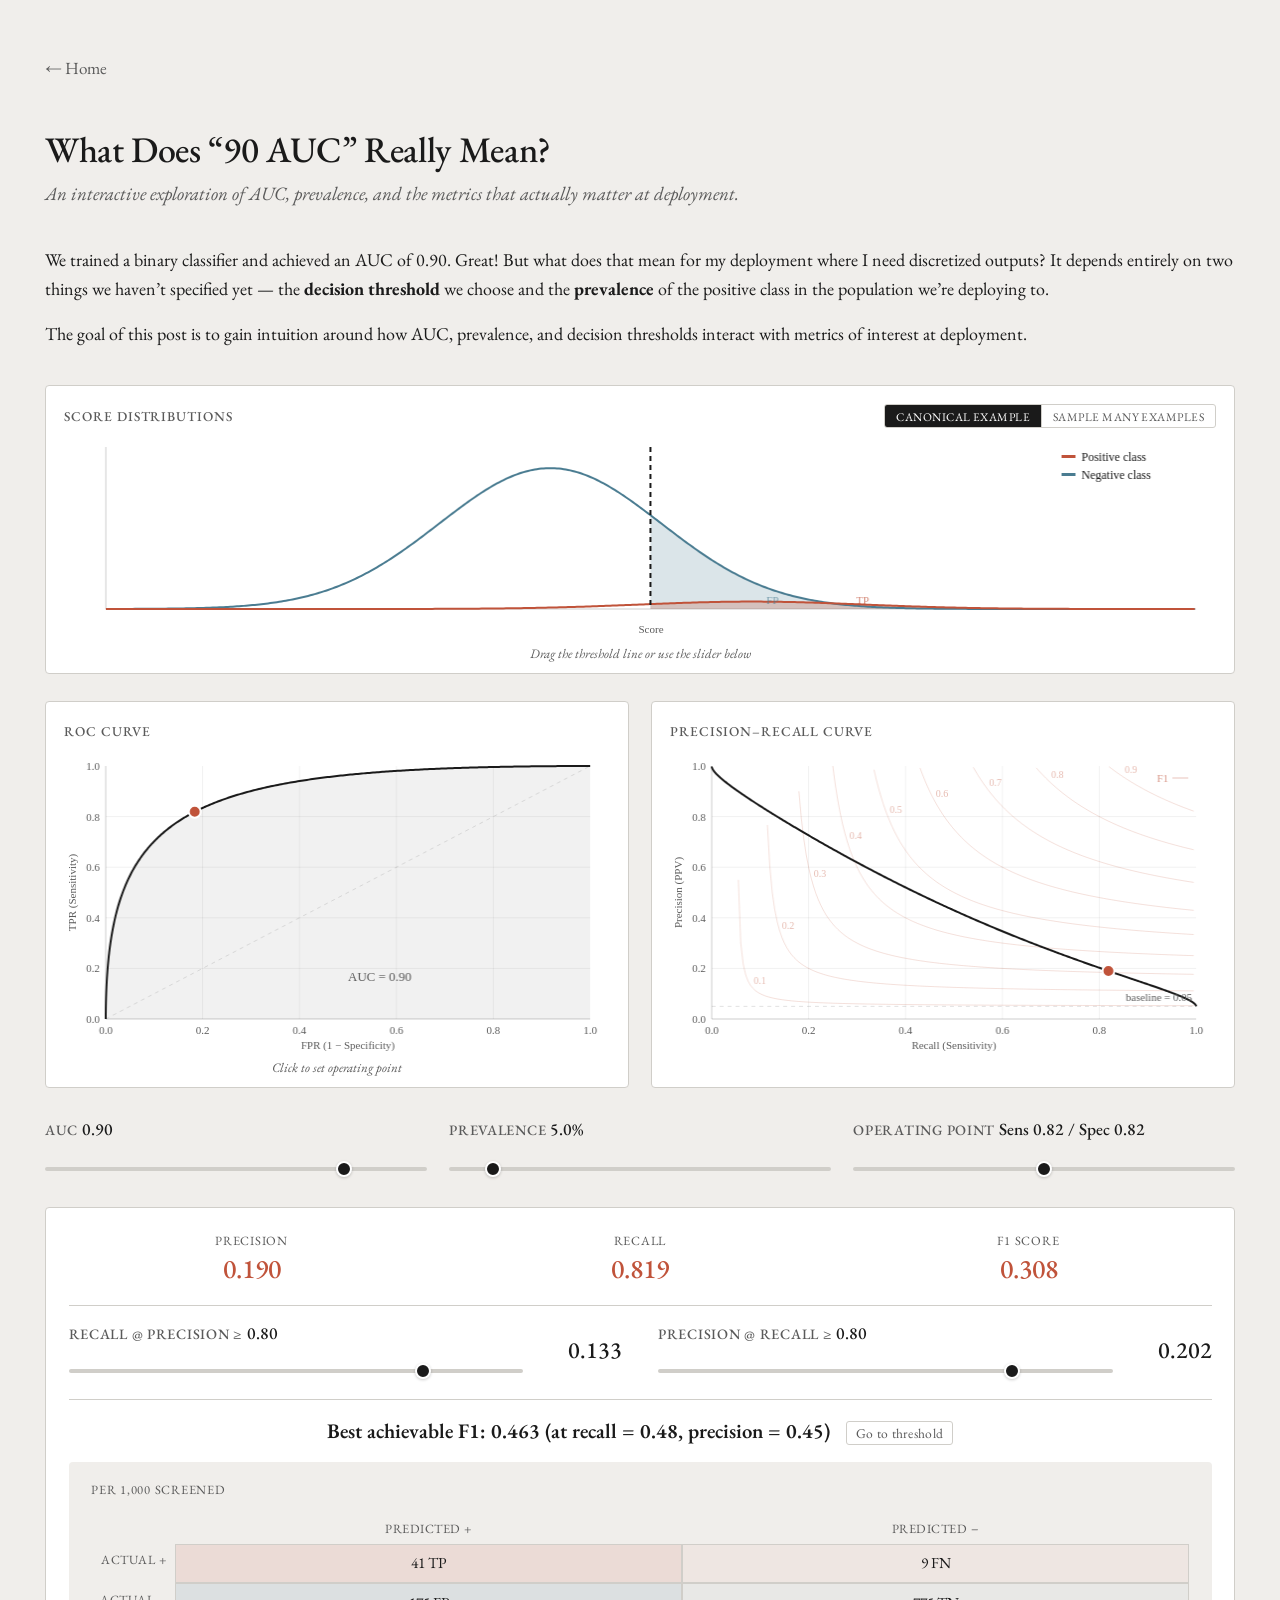
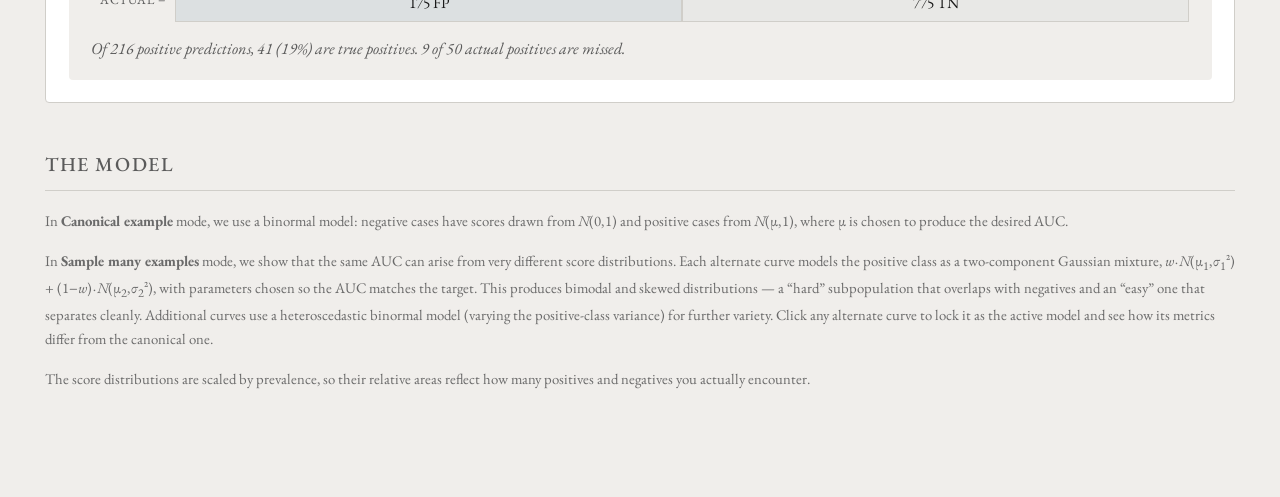
==== commit a470fb51: "fixed link hovering" ====
--- a/auc/index.html
+++ b/auc/index.html
@@ -3,8 +3,8 @@
 <head>
   <meta charset="UTF-8">
   <meta name="viewport" content="width=device-width, initial-scale=1.0">
-  <title>What Does "90 AUC" Really Mean? — Michael Nercessian</title>
-  <meta name="description" content="An interactive exploration of AUC, prevalence, precision, recall, and F1 — and why a single number never tells the whole story.">
+  <title>What Does "90 AUC" Really Mean?</title>
+  <meta name="description" content="An interactive exploration of AUC, prevalence, precision, recall, and F1.">
   <link rel="icon" href="../favicon.svg" type="image/svg+xml">
   <link rel="preconnect" href="https://fonts.googleapis.com">
   <link rel="preconnect" href="https://fonts.gstatic.com" crossorigin>
@@ -102,6 +102,37 @@
       color: var(--text-secondary);
       margin-bottom: 0.5rem;
     }
+    .chart-header {
+      display: flex;
+      align-items: center;
+      justify-content: space-between;
+      margin-bottom: 0.5rem;
+    }
+    .chart-header h3 { margin-bottom: 0; }
+    .toggle-group {
+      display: inline-flex;
+      border: 1px solid var(--rule);
+      border-radius: 3px;
+      overflow: hidden;
+    }
+    .toggle-btn {
+      font-family: inherit;
+      font-size: 0.65rem;
+      text-transform: uppercase;
+      letter-spacing: 0.04em;
+      padding: 0.2rem 0.6rem;
+      border: none;
+      background: transparent;
+      color: var(--text-secondary);
+      cursor: pointer;
+      transition: all 0.15s ease;
+    }
+    .toggle-btn + .toggle-btn { border-left: 1px solid var(--rule); }
+    .toggle-btn.active {
+      background: var(--text);
+      color: var(--chart-bg);
+    }
+    .toggle-btn:hover:not(.active) { background: rgba(0,0,0,0.04); }
     .chart-box canvas {
       display: block;
       max-width: 100%;
@@ -362,7 +393,13 @@
       <div class="interactive-section">
         <div class="chart-row">
           <div class="chart-box full-width">
-            <h3>Score Distributions</h3>
+            <div class="chart-header">
+              <h3>Score Distributions</h3>
+              <div class="toggle-group" id="dist-toggle">
+                <button class="toggle-btn active" data-value="canonical">Canonical example</button>
+                <button class="toggle-btn" data-value="sample">Sample many examples</button>
+              </div>
+            </div>
             <canvas id="dist-canvas" data-height="200"></canvas>
             <div class="chart-note">Drag the threshold line or use the slider below</div>
           </div>
@@ -448,10 +485,18 @@
         </div>
       </div>
 
-      <h2>The Model</h2>
+      <div style="font-size: 0.82rem; color: #6a6a6a;">
+      <h2 style="font-size: 1.1rem;">The Model</h2>
       <p>
-        We use a <a href="https://en.wikipedia.org/wiki/Binormal_model" target="_blank" rel="noopener noreferrer">binormal model</a>: negative cases have scores drawn from <var>N</var>(0, 1) and positive cases from <var>N</var>(&mu;, 1), where &mu; is chosen to produce the desired AUC. The score distributions above are scaled by prevalence, so their relative areas reflect how many positives and negatives you actually encounter.
+        In <strong>Canonical example</strong> mode, we use a binormal model: negative cases have scores drawn from <var>N</var>(0,&thinsp;1) and positive cases from <var>N</var>(&mu;,&thinsp;1), where &mu; is chosen to produce the desired AUC.
       </p>
+      <p>
+        In <strong>Sample many examples</strong> mode, we show that the same AUC can arise from very different score distributions. Each alternate curve models the positive class as a two-component Gaussian mixture, <var>w</var>&thinsp;&middot;&thinsp;<var>N</var>(&mu;<sub>1</sub>,&thinsp;&sigma;<sub>1</sub>&sup2;) + (1&minus;<var>w</var>)&thinsp;&middot;&thinsp;<var>N</var>(&mu;<sub>2</sub>,&thinsp;&sigma;<sub>2</sub>&sup2;), with parameters chosen so the AUC matches the target. This produces bimodal and skewed distributions &mdash; a &ldquo;hard&rdquo; subpopulation that overlaps with negatives and an &ldquo;easy&rdquo; one that separates cleanly. Additional curves use a heteroscedastic binormal model (varying the positive-class variance) for further variety. Click any alternate curve to lock it as the active model and see how its metrics differ from the canonical one.
+      </p>
+      <p>
+        The score distributions are scaled by prevalence, so their relative areas reflect how many positives and negatives you actually encounter.
+      </p>
+      </div>
 
     </article>
   </main>
@@ -462,8 +507,10 @@
 
   // ── State ──────────────────────────────────────────────
   const N = 1000;
-  const state = { auc: 0.90, prevalence: 0.05, idx: 500 };
+  const N_ALT = 50;
+  const state = { auc: 0.90, prevalence: 0.05, idx: 500, showMultiple: false, hoveredAlt: -1, selectedAlt: -1 };
   let curveData = [];
+  let altCurves = [];
 
   // ── Math utilities ─────────────────────────────────────
   function normalCDF(x) {
@@ -508,6 +555,23 @@
     return Math.SQRT2 * normalInvCDF(auc);
   }
 
+  function mixturePDF(x, w, mu1, s1, mu2, s2) {
+    return w * normalPDF((x - mu1) / s1) / s1 + (1 - w) * normalPDF((x - mu2) / s2) / s2;
+  }
+
+  function mixtureCDF(x, w, mu1, s1, mu2, s2) {
+    return w * normalCDF((x - mu1) / s1) + (1 - w) * normalCDF((x - mu2) / s2);
+  }
+
+  function computeAUC(points) {
+    let auc = 0;
+    for (let i = 1; i < points.length; i++) {
+      const dx = points[i].fpr - points[i - 1].fpr;
+      auc += 0.5 * (points[i].tpr + points[i - 1].tpr) * dx;
+    }
+    return Math.abs(auc);
+  }
+
   // ── Curve generation ───────────────────────────────────
   function generateCurve() {
     const mu = aucToMu(state.auc);
@@ -519,11 +583,87 @@
       const tpr = 1 - normalCDF(t - mu);
       curveData.push({ t, fpr, tpr });
     }
+    generateAltCurves();
+  }
+
+  function generateAltCurves() {
+    altCurves = [];
+    var targetAUC = state.auc;
+    var canonMu = aucToMu(targetAUC);
+    var tolerance = 0.005;
+
+    function makePoints(w, mu1, s1, mu2, s2) {
+      var upper = Math.max(mu1 + 4 * s1, mu2 + 4 * s2);
+      var tMin = -4, tMax = Math.max(upper, 4);
+      var pts = [];
+      for (var i = 0; i < N; i++) {
+        var t = tMax - (i / (N - 1)) * (tMax - tMin);
+        var fpr = 1 - normalCDF(t);
+        var tpr = 1 - mixtureCDF(t, w, mu1, s1, mu2, s2);
+        pts.push({ t: t, fpr: fpr, tpr: tpr });
+      }
+      return pts;
+    }
+
+    var pool = [];
+
+    // Mixture candidates (mu1 scales with canonical mu for feasibility)
+    var wVals = [0.08, 0.15, 0.25, 0.35, 0.45, 0.55];
+    var s1Vals = [0.4, 0.7, 1.0, 1.5, 2.0];
+    var mu1Fracs = [0.1, 0.3, 0.5, 0.7];
+    var s2Val = 1.0;
+
+    for (var wi = 0; wi < wVals.length; wi++) {
+      for (var si = 0; si < s1Vals.length; si++) {
+        for (var mi = 0; mi < mu1Fracs.length; mi++) {
+          var w = wVals[wi], s1 = s1Vals[si];
+          var mu1 = mu1Fracs[mi] * canonMu;
+          var auc1 = normalCDF(mu1 / Math.sqrt(1 + s1 * s1));
+          var maxAUC = w * auc1 + (1 - w);
+          if (maxAUC < targetAUC + 0.01) continue;
+
+          var lo = -2, hi = 20;
+          for (var iter = 0; iter < 40; iter++) {
+            var mid = (lo + hi) / 2;
+            var pts = makePoints(w, mu1, s1, mid, s2Val);
+            if (computeAUC(pts) < targetAUC) lo = mid;
+            else hi = mid;
+          }
+          var mu2 = (lo + hi) / 2;
+          var points = makePoints(w, mu1, s1, mu2, s2Val);
+          if (Math.abs(computeAUC(points) - targetAUC) > tolerance) continue;
+          pool.push({ w: w, mu1: mu1, s1: s1, mu2: mu2, s2: s2Val, points: points });
+        }
+      }
+    }
+
+    // Heteroscedastic binormal candidates (always feasible)
+    var sigmaMin = 0.4, sigmaMax = 2.5, nBinormal = 25;
+    for (var k = 0; k < nBinormal; k++) {
+      var sigma = sigmaMin + (k / (nBinormal - 1)) * (sigmaMax - sigmaMin);
+      var mu = Math.sqrt(1 + sigma * sigma) * normalInvCDF(targetAUC);
+      var tMin = -4, tMax = mu + 4 * sigma;
+      var pts = [];
+      for (var i = 0; i < N; i++) {
+        var t = tMax - (i / (N - 1)) * (tMax - tMin);
+        pts.push({ t: t, fpr: 1 - normalCDF(t), tpr: 1 - normalCDF((t - mu) / sigma) });
+      }
+      pool.push({ w: 1.0, mu1: mu, s1: sigma, mu2: mu, s2: sigma, points: pts });
+    }
+
+    // Evenly subsample N_ALT from pool
+    if (pool.length <= N_ALT) {
+      altCurves = pool;
+    } else {
+      for (var k = 0; k < N_ALT; k++) {
+        altCurves.push(pool[Math.round(k * (pool.length - 1) / (N_ALT - 1))]);
+      }
+    }
   }
 
   // ── Metric computation ─────────────────────────────────
-  function getMetrics(idx, prev) {
-    const pt = curveData[idx];
+  function getMetrics(idx, prev, points) {
+    const pt = (points || curveData)[idx];
     const tpr = pt.tpr, fpr = pt.fpr;
     const spec = 1 - fpr;
     const precNum = tpr * prev;
@@ -537,13 +677,17 @@
     return { tpr, fpr, spec, prec, f1, npv, acc };
   }
 
-  function findBestF1(prev) {
+  function findBestF1(prev, points) {
     let bestF1 = 0, bestIdx = 0;
     for (let i = 0; i < N; i++) {
-      const m = getMetrics(i, prev);
+      const m = getMetrics(i, prev, points);
       if (m.f1 > bestF1) { bestF1 = m.f1; bestIdx = i; }
     }
     return { f1: bestF1, idx: bestIdx };
+  }
+
+  function getActivePoints() {
+    return state.selectedAlt >= 0 ? altCurves[state.selectedAlt].points : curveData;
   }
 
   // ── Canvas setup ───────────────────────────────────────
@@ -621,7 +765,13 @@
     const prev = state.prevalence;
     const threshold = curveData[state.idx].t;
 
-    const xMin = -4, xMax = mu + 4;
+    let xMin = -4, xMax = mu + 4;
+    if (state.showMultiple) {
+      for (let k = 0; k < altCurves.length; k++) {
+        const ac = altCurves[k];
+        xMax = Math.max(xMax, ac.mu1 + 4 * ac.s1, ac.mu2 + 4 * ac.s2);
+      }
+    }
     const dPad = { top: 10, right: 20, bottom: 28, left: 42 };
     const pw = w - dPad.left - dPad.right;
     const ph = h - dPad.top - dPad.bottom;
@@ -636,6 +786,14 @@
       const yNeg = normalPDF(x) * (1 - prev);
       const yPos = normalPDF(x - mu) * prev;
       yMax = Math.max(yMax, yNeg, yPos);
+    }
+    if (state.showMultiple) {
+      for (let k = 0; k < altCurves.length; k++) {
+        const ac = altCurves[k];
+        for (let x = xMin; x <= xMax; x += 0.1) {
+          yMax = Math.max(yMax, mixturePDF(x, ac.w, ac.mu1, ac.s1, ac.mu2, ac.s2) * prev);
+        }
+      }
     }
     yMax *= 1.15;
 
@@ -655,6 +813,23 @@
 
     const step = 0.02;
 
+    // Alternate positive distributions (10% opacity, highlighted/selected drawn later)
+    if (state.showMultiple) {
+      for (let k = 0; k < altCurves.length; k++) {
+        if (k === state.hoveredAlt || k === state.selectedAlt) continue;
+        const ac = altCurves[k];
+        ctx.strokeStyle = 'rgba(192, 83, 58, 0.10)';
+        ctx.lineWidth = 1.5;
+        ctx.beginPath();
+        for (let x = xMin; x <= xMax; x += step) {
+          const val = mixturePDF(x, ac.w, ac.mu1, ac.s1, ac.mu2, ac.s2) * prev;
+          const px = toX(x), py = toY(val);
+          x === xMin ? ctx.moveTo(px, py) : ctx.lineTo(px, py);
+        }
+        ctx.stroke();
+      }
+    }
+
     // FP fill (negative dist, above threshold)
     ctx.fillStyle = 'rgba(74, 124, 145, 0.2)';
     ctx.beginPath();
@@ -687,9 +862,9 @@
     }
     ctx.stroke();
 
-    // Positive dist curve
-    ctx.strokeStyle = '#c0533a';
-    ctx.lineWidth = 2;
+    // Positive dist curve (dimmed when an alt is selected)
+    ctx.strokeStyle = (state.showMultiple && state.selectedAlt >= 0) ? 'rgba(192, 83, 58, 0.10)' : '#c0533a';
+    ctx.lineWidth = (state.showMultiple && state.selectedAlt >= 0) ? 1.5 : 2;
     ctx.beginPath();
     for (let x = xMin; x <= xMax; x += step) {
       const px = toX(x), py = toY(normalPDF(x - mu) * prev);
@@ -731,6 +906,34 @@
     const fpLabelX = toX(Math.min(threshold + (xMax - threshold) * 0.35, 2));
     if (fpLabelX > tx + 15 && Math.abs(fpLabelX - tpLabelX) > 25) ctx.fillText('FP', fpLabelX, h - dPad.bottom - 5);
 
+    // Selected alternate distribution (full opacity, replaces canonical)
+    if (state.showMultiple && state.selectedAlt >= 0) {
+      const ac = altCurves[state.selectedAlt];
+      ctx.strokeStyle = '#c0533a';
+      ctx.lineWidth = 2;
+      ctx.beginPath();
+      for (let x = xMin; x <= xMax; x += step) {
+        const val = mixturePDF(x, ac.w, ac.mu1, ac.s1, ac.mu2, ac.s2) * prev;
+        const px = toX(x), py = toY(val);
+        x === xMin ? ctx.moveTo(px, py) : ctx.lineTo(px, py);
+      }
+      ctx.stroke();
+    }
+
+    // Highlighted alternate distribution
+    if (state.showMultiple && state.hoveredAlt >= 0 && state.hoveredAlt !== state.selectedAlt) {
+      const ac = altCurves[state.hoveredAlt];
+      ctx.strokeStyle = 'rgba(192, 83, 58, 0.6)';
+      ctx.lineWidth = 2;
+      ctx.beginPath();
+      for (let x = xMin; x <= xMax; x += step) {
+        const val = mixturePDF(x, ac.w, ac.mu1, ac.s1, ac.mu2, ac.s2) * prev;
+        const px = toX(x), py = toY(val);
+        x === xMin ? ctx.moveTo(px, py) : ctx.lineTo(px, py);
+      }
+      ctx.stroke();
+    }
+
     // Store for interaction
     canvas._distMeta = { fromX, toX, xMin, xMax, dPad };
   }
@@ -753,6 +956,22 @@
     ctx.stroke();
     ctx.setLineDash([]);
 
+    // Alternate ROC curves (10% opacity, highlighted/selected drawn later)
+    if (state.showMultiple) {
+      ctx.strokeStyle = 'rgba(26, 26, 26, 0.10)';
+      ctx.lineWidth = 1.5;
+      for (let k = 0; k < altCurves.length; k++) {
+        if (k === state.hoveredAlt || k === state.selectedAlt) continue;
+        const pts = altCurves[k].points;
+        ctx.beginPath();
+        ctx.moveTo(plotX(pts[0].fpr, w), plotY(pts[0].tpr, h));
+        for (let i = 1; i < N; i++) {
+          ctx.lineTo(plotX(pts[i].fpr, w), plotY(pts[i].tpr, h));
+        }
+        ctx.stroke();
+      }
+    }
+
     // AUC fill
     ctx.fillStyle = 'rgba(26, 26, 26, 0.06)';
     ctx.beginPath();
@@ -765,9 +984,9 @@
     ctx.closePath();
     ctx.fill();
 
-    // Curve
-    ctx.strokeStyle = '#1a1a1a';
-    ctx.lineWidth = 2;
+    // Curve (dimmed when an alt is selected)
+    ctx.strokeStyle = (state.showMultiple && state.selectedAlt >= 0) ? 'rgba(26, 26, 26, 0.10)' : '#1a1a1a';
+    ctx.lineWidth = (state.showMultiple && state.selectedAlt >= 0) ? 1.5 : 2;
     ctx.beginPath();
     ctx.moveTo(plotX(curveData[0].fpr, w), plotY(curveData[0].tpr, h));
     for (let i = 1; i < N; i++) {
@@ -781,8 +1000,34 @@
     ctx.textAlign = 'left';
     ctx.fillText('AUC = ' + state.auc.toFixed(2), plotX(0.5, w), plotY(0.15, h));
 
+    // Highlighted alternate ROC curve
+    if (state.showMultiple && state.hoveredAlt >= 0 && state.hoveredAlt !== state.selectedAlt) {
+      const pts = altCurves[state.hoveredAlt].points;
+      ctx.strokeStyle = 'rgba(26, 26, 26, 0.55)';
+      ctx.lineWidth = 2.5;
+      ctx.beginPath();
+      ctx.moveTo(plotX(pts[0].fpr, w), plotY(pts[0].tpr, h));
+      for (let i = 1; i < N; i++) {
+        ctx.lineTo(plotX(pts[i].fpr, w), plotY(pts[i].tpr, h));
+      }
+      ctx.stroke();
+    }
+
+    // Selected alt curve (full opacity, replaces canonical)
+    if (state.showMultiple && state.selectedAlt >= 0) {
+      const pts = altCurves[state.selectedAlt].points;
+      ctx.strokeStyle = '#1a1a1a';
+      ctx.lineWidth = 2;
+      ctx.beginPath();
+      ctx.moveTo(plotX(pts[0].fpr, w), plotY(pts[0].tpr, h));
+      for (let i = 1; i < N; i++) {
+        ctx.lineTo(plotX(pts[i].fpr, w), plotY(pts[i].tpr, h));
+      }
+      ctx.stroke();
+    }
+
     // Operating point
-    const pt = curveData[state.idx];
+    const pt = getActivePoints()[state.idx];
     ctx.fillStyle = '#c0533a';
     ctx.beginPath();
     ctx.arc(plotX(pt.fpr, w), plotY(pt.tpr, h), 6, 0, Math.PI * 2);
@@ -790,7 +1035,6 @@
     ctx.strokeStyle = '#fff';
     ctx.lineWidth = 2;
     ctx.stroke();
-
 
     canvas._chartMeta = { w, h };
   }
@@ -842,10 +1086,33 @@
       }
     }
 
-    // PRC curve
+    // Alternate PRC curves (10% opacity, highlighted/selected drawn later)
+    if (state.showMultiple) {
+      ctx.strokeStyle = 'rgba(26, 26, 26, 0.10)';
+      ctx.lineWidth = 1.5;
+      for (let k = 0; k < altCurves.length; k++) {
+        if (k === state.hoveredAlt || k === state.selectedAlt) continue;
+        const pts = altCurves[k].points;
+        ctx.beginPath();
+        let altStarted = false;
+        for (let i = N - 1; i >= 0; i--) {
+          const tpr = pts[i].tpr, fpr = pts[i].fpr;
+          if (tpr < 0.001 && !altStarted) continue;
+          const precNum = tpr * prev;
+          const precDen = precNum + fpr * (1 - prev);
+          const prec = precDen > 0 ? precNum / precDen : 1;
+          const px = plotX(tpr, w), py = plotY(prec, h);
+          if (!altStarted) { ctx.moveTo(px, py); altStarted = true; }
+          else ctx.lineTo(px, py);
+        }
+        ctx.stroke();
+      }
+    }
+
+    // PRC curve (dimmed when an alt is selected)
     let started = false;
-    ctx.strokeStyle = '#1a1a1a';
-    ctx.lineWidth = 2;
+    ctx.strokeStyle = (state.showMultiple && state.selectedAlt >= 0) ? 'rgba(26, 26, 26, 0.10)' : '#1a1a1a';
+    ctx.lineWidth = (state.showMultiple && state.selectedAlt >= 0) ? 1.5 : 2;
     ctx.beginPath();
     started = false;
     for (let i = N - 1; i >= 0; i--) {
@@ -857,14 +1124,54 @@
     }
     ctx.stroke();
 
+    // Highlighted alternate PRC curve
+    if (state.showMultiple && state.hoveredAlt >= 0 && state.hoveredAlt !== state.selectedAlt) {
+      const pts = altCurves[state.hoveredAlt].points;
+      ctx.strokeStyle = 'rgba(26, 26, 26, 0.55)';
+      ctx.lineWidth = 2.5;
+      ctx.beginPath();
+      let hStarted = false;
+      for (let i = N - 1; i >= 0; i--) {
+        const tpr = pts[i].tpr, fpr = pts[i].fpr;
+        if (tpr < 0.001 && !hStarted) continue;
+        const precNum = tpr * prev;
+        const precDen = precNum + fpr * (1 - prev);
+        const prec = precDen > 0 ? precNum / precDen : 1;
+        const px = plotX(tpr, w), py = plotY(prec, h);
+        if (!hStarted) { ctx.moveTo(px, py); hStarted = true; }
+        else ctx.lineTo(px, py);
+      }
+      ctx.stroke();
+    }
+
     // Baseline label
     ctx.fillStyle = '#5a5a5a';
     ctx.font = '11px "EB Garamond", Georgia, serif';
     ctx.textAlign = 'right';
     ctx.fillText('baseline = ' + prev.toFixed(2), w - pad.right - 4, plotY(prev, h) - 5);
 
+    // Selected alt curve (full opacity, replaces canonical)
+    if (state.showMultiple && state.selectedAlt >= 0) {
+      const pts = altCurves[state.selectedAlt].points;
+      ctx.strokeStyle = '#1a1a1a';
+      ctx.lineWidth = 2;
+      ctx.beginPath();
+      let sStarted = false;
+      for (let i = N - 1; i >= 0; i--) {
+        const tpr = pts[i].tpr, fpr = pts[i].fpr;
+        if (tpr < 0.001 && !sStarted) continue;
+        const precNum = tpr * prev;
+        const precDen = precNum + fpr * (1 - prev);
+        const prec = precDen > 0 ? precNum / precDen : 1;
+        const px = plotX(tpr, w), py = plotY(prec, h);
+        if (!sStarted) { ctx.moveTo(px, py); sStarted = true; }
+        else ctx.lineTo(px, py);
+      }
+      ctx.stroke();
+    }
+
     // Operating point
-    const m = getMetrics(state.idx, prev);
+    const m = getMetrics(state.idx, prev, getActivePoints());
     ctx.fillStyle = '#c0533a';
     ctx.beginPath();
     ctx.arc(plotX(m.tpr, w), plotY(m.prec, h), 6, 0, Math.PI * 2);
@@ -873,30 +1180,44 @@
     ctx.lineWidth = 2;
     ctx.stroke();
 
+    // F1 legend
+    ctx.font = '11px "EB Garamond", Georgia, serif';
+    ctx.textAlign = 'right';
+    const legX = w - pad.right - 8, legY = pad.top + 12;
+    ctx.strokeStyle = 'rgba(192, 83, 58, 0.35)';
+    ctx.lineWidth = 1;
+    ctx.beginPath();
+    ctx.moveTo(legX - 16, legY);
+    ctx.lineTo(legX, legY);
+    ctx.stroke();
+    ctx.fillStyle = 'rgba(192, 83, 58, 0.6)';
+    ctx.fillText('F1', legX - 20, legY + 4);
+
     canvas._chartMeta = { w, h };
   }
 
   // ── Update metrics display ─────────────────────────────
-  function findRecallAtPrecision(precThresh, prev) {
+  function findRecallAtPrecision(precThresh, prev, points) {
     let bestRecall = 0;
     for (let i = 0; i < N; i++) {
-      const m = getMetrics(i, prev);
+      const m = getMetrics(i, prev, points);
       if (m.prec >= precThresh && m.tpr > bestRecall) bestRecall = m.tpr;
     }
     return bestRecall;
   }
 
-  function findPrecisionAtRecall(recallThresh, prev) {
+  function findPrecisionAtRecall(recallThresh, prev, points) {
     let bestPrec = 0;
     for (let i = 0; i < N; i++) {
-      const m = getMetrics(i, prev);
+      const m = getMetrics(i, prev, points);
       if (m.tpr >= recallThresh && m.prec > bestPrec) bestPrec = m.prec;
     }
     return bestPrec;
   }
 
   function updateMetrics() {
-    const m = getMetrics(state.idx, state.prevalence);
+    const active = getActivePoints();
+    const m = getMetrics(state.idx, state.prevalence, active);
     document.getElementById('m-sens').textContent = m.tpr.toFixed(3);
     document.getElementById('m-prec').textContent = m.prec.toFixed(3);
     document.getElementById('m-f1').textContent = m.f1.toFixed(3);
@@ -907,13 +1228,13 @@
     document.getElementById('rap-threshold-val').textContent = rapThresh.toFixed(2);
     document.getElementById('par-threshold-val').textContent = parThresh.toFixed(2);
 
-    const rap = findRecallAtPrecision(rapThresh, state.prevalence);
-    const par = findPrecisionAtRecall(parThresh, state.prevalence);
+    const rap = findRecallAtPrecision(rapThresh, state.prevalence, active);
+    const par = findPrecisionAtRecall(parThresh, state.prevalence, active);
     document.getElementById('m-rap').textContent = rap > 0 ? rap.toFixed(3) : 'N/A';
     document.getElementById('m-par').textContent = par > 0 ? par.toFixed(3) : 'N/A';
 
-    const best = findBestF1(state.prevalence);
-    const bestM = getMetrics(best.idx, state.prevalence);
+    const best = findBestF1(state.prevalence, active);
+    const bestM = getMetrics(best.idx, state.prevalence, active);
     const f1El = document.getElementById('f1-range');
     f1El.innerHTML =
       '<span class="f1-text">Best achievable F1: <span>' + best.f1.toFixed(3) + '</span> ' +
@@ -955,7 +1276,7 @@
   function updateLabels() {
     document.getElementById('auc-val').textContent = state.auc.toFixed(2);
     document.getElementById('prev-val').textContent = (state.prevalence * 100).toFixed(1) + '%';
-    const m = getMetrics(state.idx, state.prevalence);
+    const m = getMetrics(state.idx, state.prevalence, getActivePoints());
     document.getElementById('thresh-val').textContent =
       'Sens ' + m.tpr.toFixed(2) + ' / Spec ' + m.spec.toFixed(2);
   }
@@ -969,6 +1290,17 @@
     updateLabels();
   }
 
+  // ── Toggle wiring ──────────────────────────────────────
+  document.getElementById('dist-toggle').addEventListener('click', function(e) {
+    const btn = e.target.closest('.toggle-btn');
+    if (!btn) return;
+    this.querySelectorAll('.toggle-btn').forEach(function(b) { b.classList.remove('active'); });
+    btn.classList.add('active');
+    state.showMultiple = btn.dataset.value === 'sample';
+    if (!state.showMultiple) state.selectedAlt = -1;
+    updateAll();
+  });
+
   // ── Slider wiring ──────────────────────────────────────
   const aucSlider = document.getElementById('auc-slider');
   const prevSlider = document.getElementById('prev-slider');
@@ -976,6 +1308,7 @@
 
   aucSlider.addEventListener('input', function() {
     state.auc = parseInt(this.value) / 100;
+    state.selectedAlt = -1;
     generateCurve();
     updateAll();
   });
@@ -998,12 +1331,94 @@
     updateMetrics();
   });
 
-  // ── Canvas interactions (click to set operating point) ─
+  // ── Nearest-alt finders ────────────────────────────────
+  function findNearestAltOnROC(mx, my) {
+    const meta = document.getElementById('roc-canvas')._chartMeta;
+    if (!meta) return -1;
+    const fx = invPlotX(mx, meta.w);
+    const fy = invPlotY(my, meta.h);
+    let canonDist = Infinity;
+    for (let i = 0; i < N; i += 5) {
+      const dx = curveData[i].fpr - fx, dy = curveData[i].tpr - fy;
+      canonDist = Math.min(canonDist, dx * dx + dy * dy);
+    }
+    let bestDist = Infinity, bestK = -1;
+    for (let k = 0; k < altCurves.length; k++) {
+      const pts = altCurves[k].points;
+      for (let i = 0; i < N; i += 5) {
+        const dx = pts[i].fpr - fx, dy = pts[i].tpr - fy;
+        const d = dx * dx + dy * dy;
+        if (d < bestDist) { bestDist = d; bestK = k; }
+      }
+    }
+    if (bestDist > 0.005 || canonDist <= bestDist) return -1;
+    return bestK;
+  }
+
+  function findNearestAltOnPRC(mx, my) {
+    const meta = document.getElementById('prc-canvas')._chartMeta;
+    if (!meta) return -1;
+    const fx = invPlotX(mx, meta.w);
+    const fy = invPlotY(my, meta.h);
+    const prev = state.prevalence;
+    let canonDist = Infinity;
+    for (let i = 0; i < N; i += 5) {
+      const m = getMetrics(i, prev);
+      const dx = m.tpr - fx, dy = m.prec - fy;
+      canonDist = Math.min(canonDist, dx * dx + dy * dy);
+    }
+    let bestDist = Infinity, bestK = -1;
+    for (let k = 0; k < altCurves.length; k++) {
+      const pts = altCurves[k].points;
+      for (let i = 0; i < N; i += 5) {
+        const tpr = pts[i].tpr, fpr = pts[i].fpr;
+        const precNum = tpr * prev;
+        const precDen = precNum + fpr * (1 - prev);
+        const prec = precDen > 0 ? precNum / precDen : 1;
+        const dx = tpr - fx, dy = prec - fy;
+        const d = dx * dx + dy * dy;
+        if (d < bestDist) { bestDist = d; bestK = k; }
+      }
+    }
+    if (bestDist > 0.005 || canonDist <= bestDist) return -1;
+    return bestK;
+  }
+
+  function findNearestAltOnDist(mx) {
+    const meta = document.getElementById('dist-canvas')._distMeta;
+    if (!meta) return -1;
+    const scoreVal = meta.fromX(mx);
+    const prev = state.prevalence;
+    let bestVal = 0, bestK = -1;
+    for (let k = 0; k < altCurves.length; k++) {
+      const ac = altCurves[k];
+      const val = mixturePDF(scoreVal, ac.w, ac.mu1, ac.s1, ac.mu2, ac.s2) * prev;
+      if (val > bestVal) { bestVal = val; bestK = k; }
+    }
+    return bestVal > 0.001 ? bestK : -1;
+  }
+
+  function onHover(newK) {
+    if (newK === state.hoveredAlt) return;
+    state.hoveredAlt = newK;
+    updateAll();
+  }
+
+  // ── Canvas interactions ───────────────────────────────
   function setupROCInteraction() {
     const canvas = document.getElementById('roc-canvas');
     let dragging = false;
 
-    function setFromMouse(e) {
+    function isNearOperatingPoint(mx, my) {
+      const meta = canvas._chartMeta;
+      if (!meta) return false;
+      const pts = getActivePoints();
+      const pt = pts[state.idx];
+      const dx = mx - plotX(pt.fpr, meta.w), dy = my - plotY(pt.tpr, meta.h);
+      return Math.sqrt(dx * dx + dy * dy) <= 10;
+    }
+
+    function setThreshFromMouse(e) {
       const rect = canvas.getBoundingClientRect();
       const mx = e.clientX - rect.left;
       const my = e.clientY - rect.top;
@@ -1011,10 +1426,11 @@
       if (!meta) return;
       const fx = invPlotX(mx, meta.w);
       const fy = invPlotY(my, meta.h);
+      const pts = getActivePoints();
       let bestDist = Infinity, bestIdx = 0;
       for (let i = 0; i < N; i++) {
-        const dx = curveData[i].fpr - fx;
-        const dy = curveData[i].tpr - fy;
+        const dx = pts[i].fpr - fx;
+        const dy = pts[i].tpr - fy;
         const d = dx * dx + dy * dy;
         if (d < bestDist) { bestDist = d; bestIdx = i; }
       }
@@ -1023,25 +1439,69 @@
       updateAll();
     }
 
-    canvas.addEventListener('mousedown', function(e) { dragging = true; setFromMouse(e); });
-    canvas.addEventListener('mousemove', function(e) { if (dragging) setFromMouse(e); });
-    window.addEventListener('mouseup', function() { dragging = false; });
-
+    canvas.addEventListener('mousedown', function(e) {
+      const rect = canvas.getBoundingClientRect();
+      const mx = e.clientX - rect.left;
+      const my = e.clientY - rect.top;
+      if (state.showMultiple) {
+        if (isNearOperatingPoint(mx, my)) {
+          dragging = true;
+          canvas.style.cursor = 'grabbing';
+        } else {
+          state.selectedAlt = findNearestAltOnROC(mx, my);
+          updateAll();
+        }
+      } else {
+        dragging = true;
+        setThreshFromMouse(e);
+      }
+    });
+
+    canvas.addEventListener('mousemove', function(e) {
+      if (dragging) {
+        setThreshFromMouse(e);
+        return;
+      }
+      if (!state.showMultiple) { canvas.style.cursor = ''; return; }
+      const rect = canvas.getBoundingClientRect();
+      const mx = e.clientX - rect.left, my = e.clientY - rect.top;
+      if (isNearOperatingPoint(mx, my)) {
+        canvas.style.cursor = 'grab';
+        onHover(-1);
+      } else {
+        canvas.style.cursor = 'crosshair';
+        onHover(findNearestAltOnROC(mx, my));
+      }
+    });
+
+    canvas.addEventListener('mouseleave', function() { canvas.style.cursor = ''; onHover(-1); });
+    window.addEventListener('mouseup', function() {
+      if (dragging) { dragging = false; canvas.style.cursor = ''; }
+    });
   }
 
   function setupPRCInteraction() {
     const canvas = document.getElementById('prc-canvas');
     let dragging = false;
 
-    function setFromMouse(e) {
+    function isNearOperatingPoint(mx, my) {
+      const meta = canvas._chartMeta;
+      if (!meta) return false;
+      const m = getMetrics(state.idx, state.prevalence, getActivePoints());
+      const dx = mx - plotX(m.tpr, meta.w), dy = my - plotY(m.prec, meta.h);
+      return Math.sqrt(dx * dx + dy * dy) <= 10;
+    }
+
+    function setThreshFromMouse(e) {
       const rect = canvas.getBoundingClientRect();
       const mx = e.clientX - rect.left;
       const meta = canvas._chartMeta;
       if (!meta) return;
       const targetRecall = invPlotX(mx, meta.w);
+      const pts = getActivePoints();
       let bestDist = Infinity, bestIdx = 0;
       for (let i = 0; i < N; i++) {
-        const d = Math.abs(curveData[i].tpr - targetRecall);
+        const d = Math.abs(pts[i].tpr - targetRecall);
         if (d < bestDist) { bestDist = d; bestIdx = i; }
       }
       state.idx = bestIdx;
@@ -1049,17 +1509,59 @@
       updateAll();
     }
 
-    canvas.addEventListener('mousedown', function(e) { dragging = true; setFromMouse(e); });
-    canvas.addEventListener('mousemove', function(e) { if (dragging) setFromMouse(e); });
-    window.addEventListener('mouseup', function() { dragging = false; });
-
+    canvas.addEventListener('mousedown', function(e) {
+      const rect = canvas.getBoundingClientRect();
+      const mx = e.clientX - rect.left;
+      const my = e.clientY - rect.top;
+      if (state.showMultiple) {
+        if (isNearOperatingPoint(mx, my)) {
+          dragging = true;
+          canvas.style.cursor = 'grabbing';
+        } else {
+          state.selectedAlt = findNearestAltOnPRC(mx, my);
+          updateAll();
+        }
+      } else {
+        dragging = true;
+        setThreshFromMouse(e);
+      }
+    });
+
+    canvas.addEventListener('mousemove', function(e) {
+      if (dragging) {
+        setThreshFromMouse(e);
+        return;
+      }
+      if (!state.showMultiple) { canvas.style.cursor = ''; return; }
+      const rect = canvas.getBoundingClientRect();
+      const mx = e.clientX - rect.left, my = e.clientY - rect.top;
+      if (isNearOperatingPoint(mx, my)) {
+        canvas.style.cursor = 'grab';
+        onHover(-1);
+      } else {
+        canvas.style.cursor = 'crosshair';
+        onHover(findNearestAltOnPRC(mx, my));
+      }
+    });
+
+    canvas.addEventListener('mouseleave', function() { canvas.style.cursor = ''; onHover(-1); });
+    window.addEventListener('mouseup', function() {
+      if (dragging) { dragging = false; canvas.style.cursor = ''; }
+    });
   }
 
   function setupDistInteraction() {
     const canvas = document.getElementById('dist-canvas');
     let dragging = false;
 
-    function setFromMouse(e) {
+    function isNearThresholdLine(mx) {
+      const meta = canvas._distMeta;
+      if (!meta) return false;
+      const threshold = curveData[state.idx].t;
+      return Math.abs(mx - meta.toX(threshold)) <= 8;
+    }
+
+    function setThreshFromMouse(e) {
       const rect = canvas.getBoundingClientRect();
       const mx = e.clientX - rect.left;
       const meta = canvas._distMeta;
@@ -1075,10 +1577,44 @@
       updateAll();
     }
 
-    canvas.addEventListener('mousedown', function(e) { dragging = true; setFromMouse(e); });
-    canvas.addEventListener('mousemove', function(e) { if (dragging) setFromMouse(e); });
-    window.addEventListener('mouseup', function() { dragging = false; });
-
+    canvas.addEventListener('mousedown', function(e) {
+      const rect = canvas.getBoundingClientRect();
+      const mx = e.clientX - rect.left;
+      if (state.showMultiple) {
+        if (isNearThresholdLine(mx)) {
+          dragging = true;
+          canvas.style.cursor = 'ew-resize';
+        } else {
+          state.selectedAlt = findNearestAltOnDist(mx);
+          updateAll();
+        }
+      } else {
+        dragging = true;
+        setThreshFromMouse(e);
+      }
+    });
+
+    canvas.addEventListener('mousemove', function(e) {
+      if (dragging) {
+        setThreshFromMouse(e);
+        return;
+      }
+      if (!state.showMultiple) { canvas.style.cursor = ''; return; }
+      const rect = canvas.getBoundingClientRect();
+      const mx = e.clientX - rect.left;
+      if (isNearThresholdLine(mx)) {
+        canvas.style.cursor = 'ew-resize';
+        onHover(-1);
+      } else {
+        canvas.style.cursor = 'crosshair';
+        onHover(findNearestAltOnDist(mx));
+      }
+    });
+
+    canvas.addEventListener('mouseleave', function() { canvas.style.cursor = ''; onHover(-1); });
+    window.addEventListener('mouseup', function() {
+      if (dragging) { dragging = false; canvas.style.cursor = ''; }
+    });
   }
 
   // ── Resize handling ────────────────────────────────────
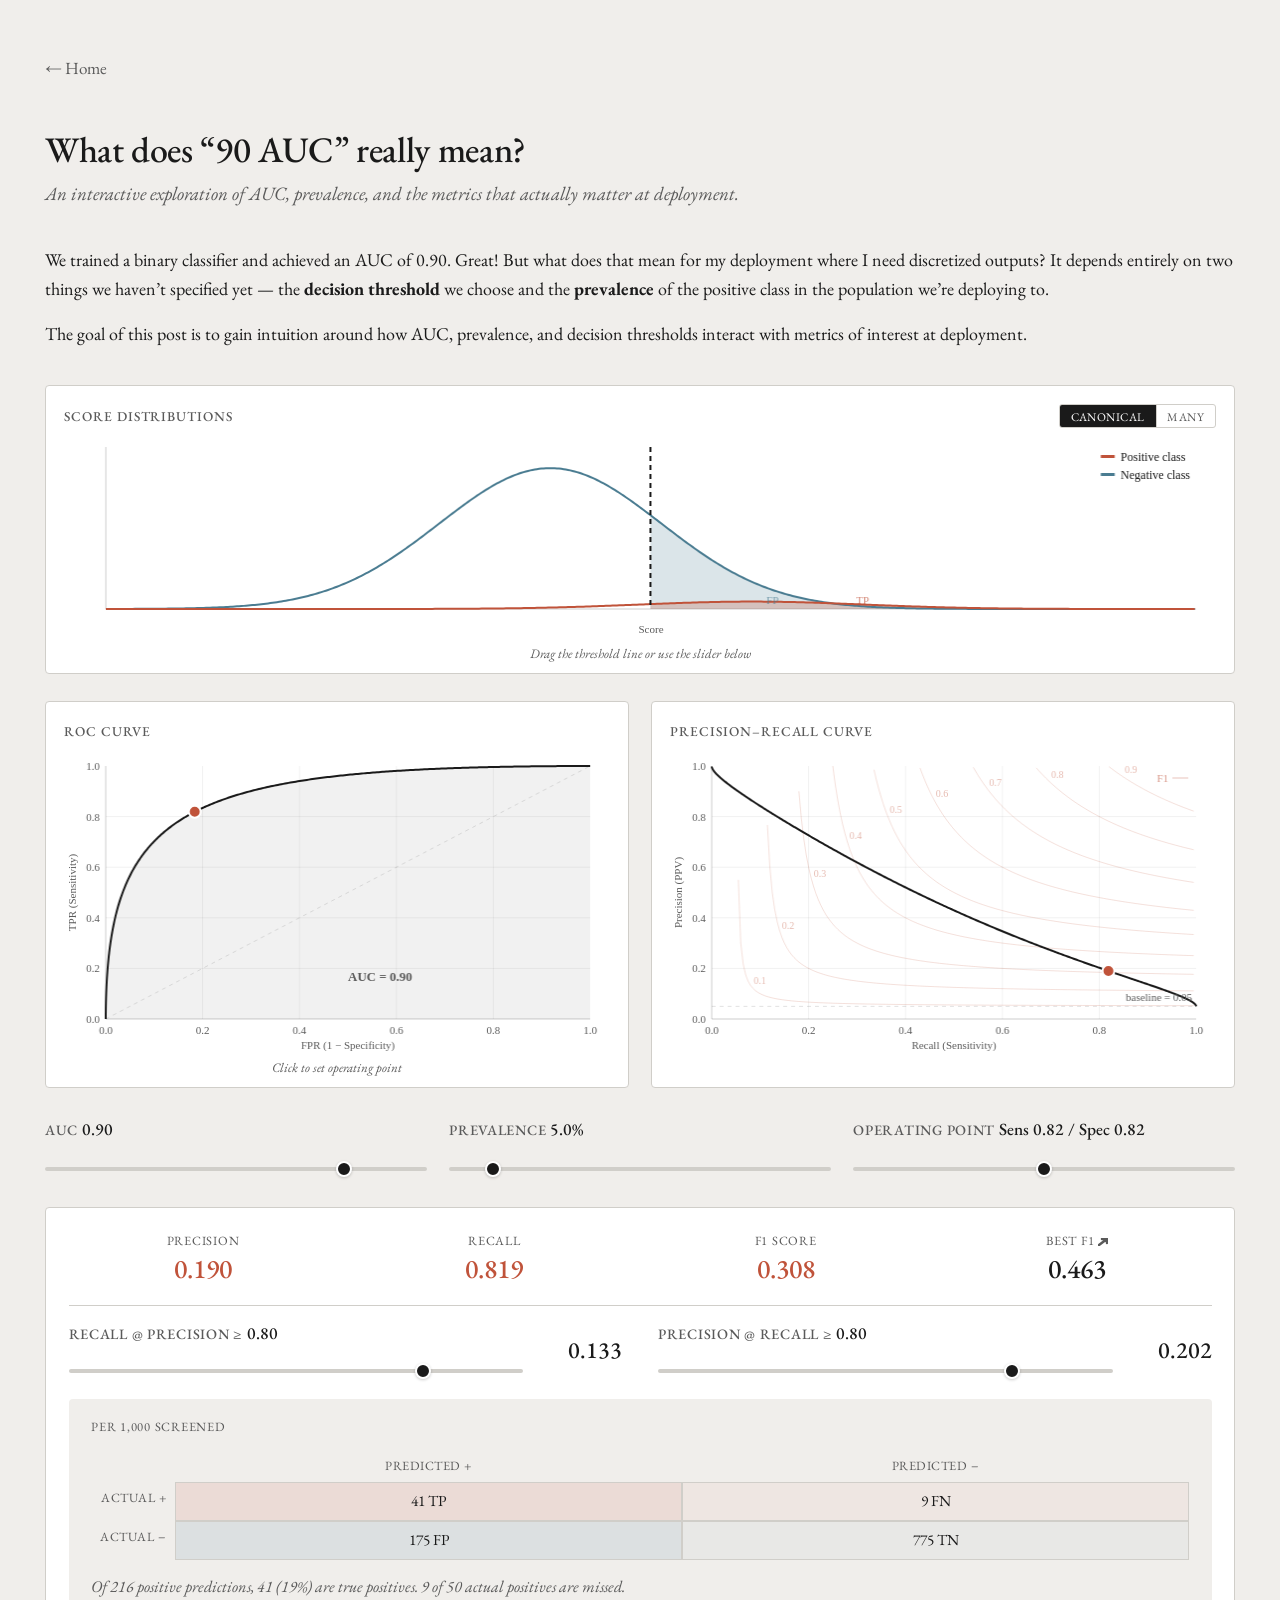
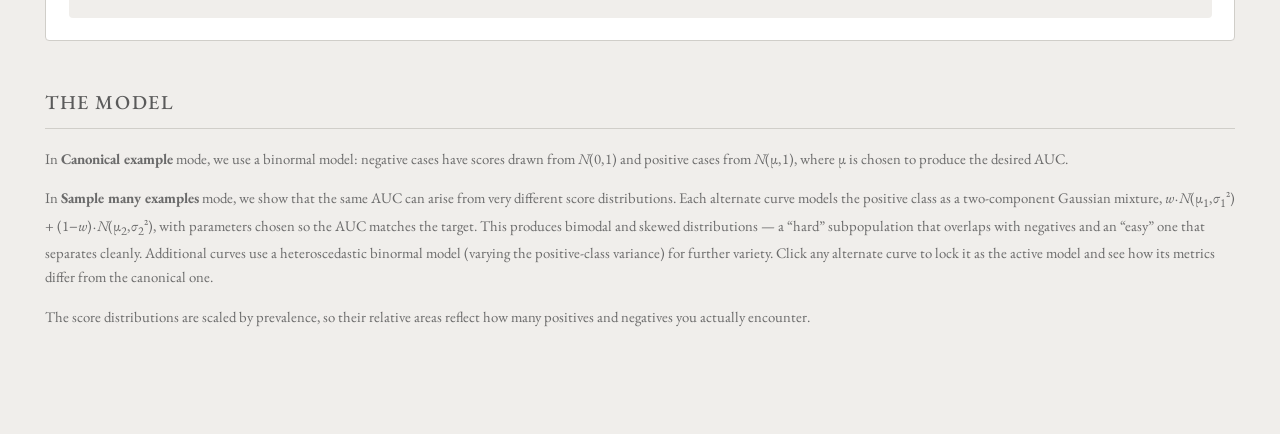
==== commit e4e9fee2: "Made AUC post more mobile friendly, added a couple more posts" ====
--- a/auc/index.html
+++ b/auc/index.html
@@ -3,7 +3,7 @@
 <head>
   <meta charset="UTF-8">
   <meta name="viewport" content="width=device-width, initial-scale=1.0">
-  <title>What Does "90 AUC" Really Mean?</title>
+  <title>What does "90 AUC" really mean?</title>
   <meta name="description" content="An interactive exploration of AUC, prevalence, precision, recall, and F1.">
   <link rel="icon" href="../favicon.svg" type="image/svg+xml">
   <link rel="preconnect" href="https://fonts.googleapis.com">
@@ -212,7 +212,7 @@
     }
     .metrics-grid {
       display: grid;
-      grid-template-columns: repeat(3, 1fr);
+      grid-template-columns: repeat(4, 1fr);
       gap: 0.75rem 1.25rem;
       margin-bottom: 0;
       padding-bottom: 1rem;
@@ -259,36 +259,35 @@
     .at-metric-row .metric .metric-value {
       font-size: 1.3rem;
     }
-    .f1-range {
-      display: flex;
-      align-items: baseline;
-      justify-content: center;
-      gap: 0.5rem;
-      flex-wrap: wrap;
-      font-size: 1.05rem;
+    .go-link-wrap {
+      position: relative;
+      display: inline-block;
+      vertical-align: middle;
+    }
+    .go-link {
+      cursor: pointer;
       color: var(--text-secondary);
-      padding-top: 0.75rem;
-      border-top: 1px solid var(--rule);
-      margin-bottom: 0.75rem;
-    }
-    .f1-range .f1-text { white-space: nowrap; }
-    .f1-range span { color: var(--text); font-weight: 600; font-size: 1.15rem; }
-    .f1-range .go-btn {
-      display: inline-block;
-      margin-left: 0.4rem;
-      padding: 0.1rem 0.5rem;
-      font-family: inherit;
-      font-size: 0.75rem;
-      letter-spacing: 0.02em;
-      color: var(--text-secondary);
-      background: transparent;
-      border: 1px solid var(--rule);
+      display: block;
+      transition: color 0.15s ease;
+    }
+    .go-link:hover { color: var(--text); }
+    .go-link-wrap .go-tooltip {
+      display: none;
+      position: absolute;
+      bottom: calc(100% + 8px);
+      left: 50%;
+      transform: translateX(-50%);
+      white-space: nowrap;
+      font-size: 0.8rem;
+      font-weight: 400;
+      text-transform: none;
+      letter-spacing: 0;
+      color: #fff;
+      background: var(--text);
+      padding: 0.2rem 0.45rem;
       border-radius: 3px;
-      cursor: pointer;
-      vertical-align: middle;
-      transition: all 0.15s ease;
-    }
-    .f1-range .go-btn:hover { color: var(--text); border-color: var(--text-secondary); }
+    }
+    .go-link-wrap:hover .go-tooltip { display: block; }
 
     /* Confusion matrix / natural language */
     .summary-box {
@@ -365,9 +364,28 @@
       margin: 0 0.35rem;
     }
 
+    .dist-legend-inline {
+      display: none;
+      align-items: center;
+      gap: 0.4rem;
+      font-size: 0.85rem;
+      color: var(--text-secondary);
+      margin-left: auto;
+    }
+    .legend-swatch {
+      display: inline-block;
+      width: 12px;
+      height: 3px;
+      border-radius: 1px;
+    }
+    .legend-swatch.pos { background: #c0533a; }
+    .legend-swatch.neg { background: #4a7c91; }
+
     @media (max-width: 700px) {
       html { font-size: 16px; }
       main { padding: 2.5rem 1.25rem 4rem; }
+      .chart-header { flex-wrap: wrap; gap: 0.4rem; }
+      .dist-legend-inline { display: flex; }
       .chart-row { grid-template-columns: 1fr; }
       .controls { grid-template-columns: 1fr; gap: 1rem; }
       .metrics-grid { grid-template-columns: repeat(2, 1fr); }
@@ -380,7 +398,7 @@
     <nav><a href="../index.html">← Home</a></nav>
 
     <article>
-      <h1>What Does &ldquo;90 AUC&rdquo; Really Mean?</h1>
+      <h1>What does &ldquo;90 AUC&rdquo; really mean?</h1>
       <p class="subtitle">An interactive exploration of AUC, prevalence, and the metrics that actually matter at deployment.</p>
 
       <p>
@@ -396,8 +414,12 @@
             <div class="chart-header">
               <h3>Score Distributions</h3>
               <div class="toggle-group" id="dist-toggle">
-                <button class="toggle-btn active" data-value="canonical">Canonical example</button>
-                <button class="toggle-btn" data-value="sample">Sample many examples</button>
+                <button class="toggle-btn active" data-value="canonical">Canonical</button>
+                <button class="toggle-btn" data-value="sample">Many</button>
+              </div>
+              <div class="dist-legend-inline">
+                <span class="legend-swatch pos"></span> Positive
+                <span class="legend-swatch neg"></span> Negative
               </div>
             </div>
             <canvas id="dist-canvas" data-height="200"></canvas>
@@ -444,6 +466,10 @@
             <div class="metric">
               <div class="metric-label">F1 Score</div>
               <div class="metric-value highlight" id="m-f1">—</div>
+            </div>
+            <div class="metric">
+              <div class="metric-label">Best F1 <span class="go-link-wrap"><svg class="go-link" id="go-best-f1" width="10" height="8" viewBox="0 0 10 8"><path d="M1 7L9 1M9 1H4M9 1V5" stroke="currentColor" stroke-width="2.5" stroke-linecap="round" stroke-linejoin="round" fill="none"/></svg><span class="go-tooltip">Go to threshold</span></span></div>
+              <div class="metric-value" id="m-best-f1">—</div>
             </div>
           </div>
           <div class="at-metrics">
@@ -466,7 +492,6 @@
               </div>
             </div>
           </div>
-          <div class="f1-range" id="f1-range"></div>
           <div class="summary-box">
             <div class="summary-title">Per 1,000 Screened</div>
             <div class="cm-grid">
@@ -883,18 +908,21 @@
     ctx.stroke();
     ctx.setLineDash([]);
 
-    // Legend
-    ctx.font = '12px "EB Garamond", Georgia, serif';
-    ctx.textAlign = 'left';
-    const lx = w - dPad.right - 135, ly = dPad.top + 14;
-    ctx.fillStyle = '#c0533a';
-    ctx.fillRect(lx, ly - 6, 14, 3);
-    ctx.fillStyle = '#1a1a1a';
-    ctx.fillText('Positive class', lx + 20, ly);
-    ctx.fillStyle = '#4a7c91';
-    ctx.fillRect(lx, ly + 12, 14, 3);
-    ctx.fillStyle = '#1a1a1a';
-    ctx.fillText('Negative class', lx + 20, ly + 18);
+    // Legend (skip on small screens where inline HTML legend is shown)
+    if (window.innerWidth > 700) {
+      ctx.font = '12px "EB Garamond", Georgia, serif';
+      ctx.textAlign = 'left';
+      const legendW = 20 + Math.max(ctx.measureText('Positive class').width, ctx.measureText('Negative class').width);
+      const lx = w - dPad.right - legendW - 6, ly = dPad.top + 14;
+      ctx.fillStyle = '#c0533a';
+      ctx.fillRect(lx, ly - 6, 14, 3);
+      ctx.fillStyle = '#1a1a1a';
+      ctx.fillText('Positive class', lx + 20, ly);
+      ctx.fillStyle = '#4a7c91';
+      ctx.fillRect(lx, ly + 12, 14, 3);
+      ctx.fillStyle = '#1a1a1a';
+      ctx.fillText('Negative class', lx + 20, ly + 18);
+    }
 
     // Region labels
     ctx.font = '11px "EB Garamond", Georgia, serif';
@@ -996,7 +1024,7 @@
 
     // AUC label
     ctx.fillStyle = '#5a5a5a';
-    ctx.font = '13px "EB Garamond", Georgia, serif';
+    ctx.font = 'bold 13px "EB Garamond", Georgia, serif';
     ctx.textAlign = 'left';
     ctx.fillText('AUC = ' + state.auc.toFixed(2), plotX(0.5, w), plotY(0.15, h));
 
@@ -1234,17 +1262,7 @@
     document.getElementById('m-par').textContent = par > 0 ? par.toFixed(3) : 'N/A';
 
     const best = findBestF1(state.prevalence, active);
-    const bestM = getMetrics(best.idx, state.prevalence, active);
-    const f1El = document.getElementById('f1-range');
-    f1El.innerHTML =
-      '<span class="f1-text">Best achievable F1: <span>' + best.f1.toFixed(3) + '</span> ' +
-      '(at recall = ' + bestM.tpr.toFixed(2) + ', precision = ' + bestM.prec.toFixed(2) + ')</span>' +
-      '<button class="go-btn" id="go-best-f1">Go to threshold</button>';
-    document.getElementById('go-best-f1').addEventListener('click', function() {
-      state.idx = best.idx;
-      document.getElementById('thresh-slider').value = best.idx;
-      updateAll();
-    });
+    document.getElementById('m-best-f1').textContent = best.f1.toFixed(3);
 
     // Confusion matrix per 1000
     const nPop = 1000;
@@ -1625,6 +1643,14 @@
   });
 
   // ── Initialize ─────────────────────────────────────────
+  document.getElementById('go-best-f1').addEventListener('click', function() {
+    const active = getActivePoints();
+    const best = findBestF1(state.prevalence, active);
+    state.idx = best.idx;
+    document.getElementById('thresh-slider').value = best.idx;
+    updateAll();
+  });
+
   generateCurve();
   updateAll();
   setupROCInteraction();
